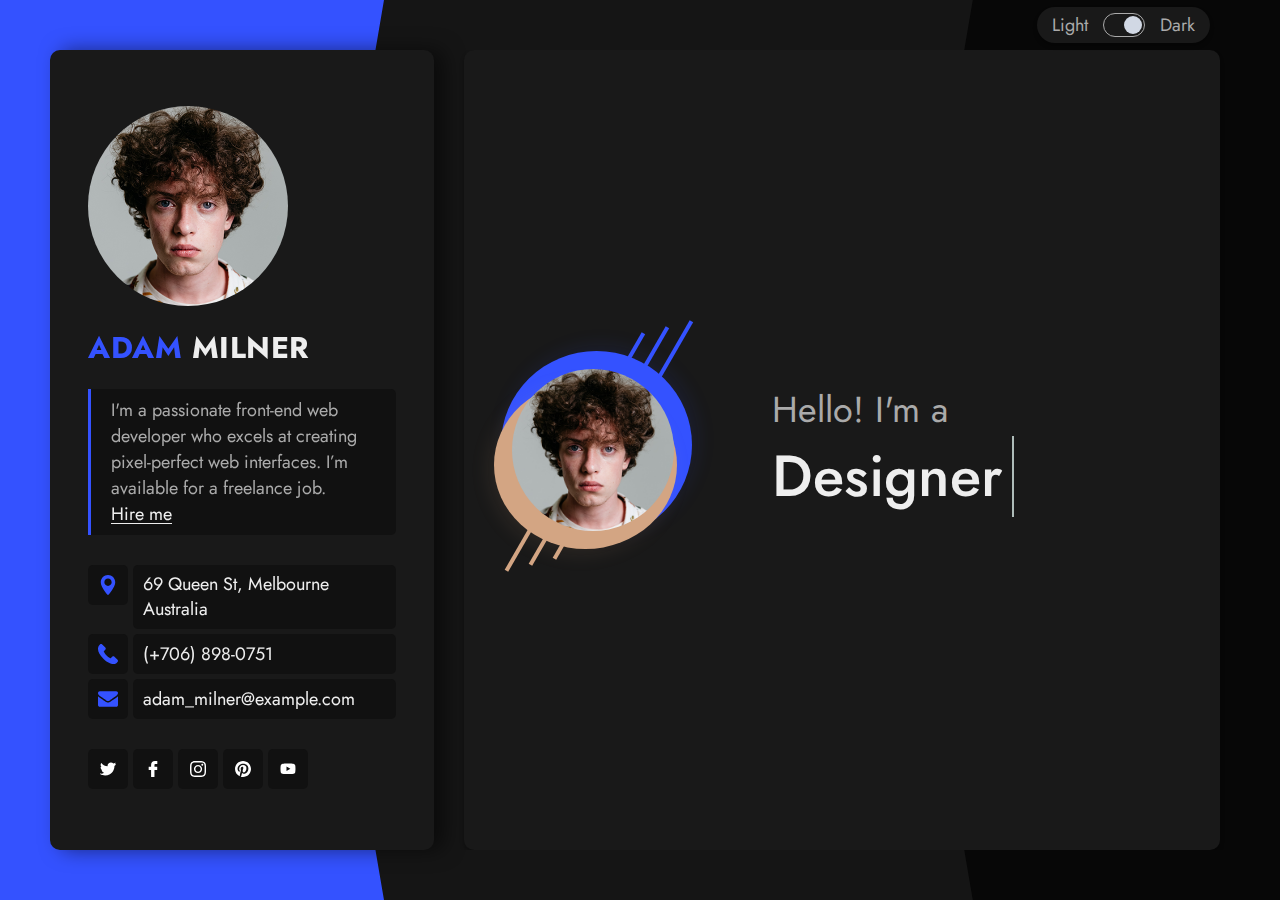
==== index.html @ 763cd888 "Push init" ====
<!DOCTYPE html>
<!--[if lt IE 7 ]><html class="ie ie6" lang="en"> <![endif]-->
<!--[if IE 7 ]><html class="ie ie7" lang="en"> <![endif]-->
<!--[if IE 8 ]><html class="ie ie8" lang="en"> <![endif]-->
<!--[if (gte IE 9)|!(IE)]><!--><html lang="en"> <!--<![endif]-->
  

<head>

<meta http-equiv="Content-Type" content="text/html; charset=utf-8" />

<meta name="description" content="Deebo">
<meta name="author" content="Frenify">

<meta name="viewport" content="width=device-width, initial-scale=1, maximum-scale=1">

<title>Huynh Vũ</title>

<!-- Google Fonts -->
<link rel="preconnect" href="https://fonts.googleapis.com/" />
<link rel="preconnect" href="https://fonts.gstatic.com/" crossorigin />
<link href="https://fonts.googleapis.com/css2?family=Jost:ital,wght@0,100;0,200;0,300;0,400;0,500;0,600;0,700;0,800;0,900;1,100;1,200;1,300;1,400;1,500;1,600;1,700;1,800;1,900&amp;display=swap" rel="stylesheet" />
<!-- /Google Fonts -->

<!-- Styles -->
<link type="text/css" rel="stylesheet" href="css/base7dd3.css?ver=4" />
<link type="text/css" rel="stylesheet" href="css/magnific7dd3.css?ver=4" />
<link type="text/css" rel="stylesheet" href="css/animated-headlines7dd3.css?ver=4" />
<link type="text/css" rel="stylesheet" href="css/style7dd3.css?ver=4" />
<!--[if lt IE 9]> <script type="text/javascript" src="js/modernizr.custom.js"></script> <![endif]-->
<!-- /Styles -->

</head>

<body>

<div class="deebo_fn_main">
			
			
	<!-- Light/Dark Switcher -->
	<div class="deebo_fn_switcher_wrap">
		<label>
			<span class="light">Light</span>
				<span class="checkbox_wrap">
					<input type="checkbox" id="skin_switcher" checked>
					<span class="slider round"></span>
				</span>
			<span class="dark">Dark</span>
		</label>
	</div>
	<!-- /Light/Dark Switcher -->
	
	
	<!-- Overlay -->
	<div class="right_bar_overlay"></div>
	<!--/ Overlay -->

	<!-- MODALBOX -->
	<div class="deebo_fn_modalbox">
		<a class="extra_closer" href="#"></a>
		<div class="box_inner">
			<a class="closer" href="#"><span></span></a>
			<div class="modal_content">

				<div class="modal_in">
					<!-- Content comes from JS -->
				</div>

				<div class="fn__nav" data-from="" data-index="">
					<a href="#" class="prev">
						<span class="text">Prev</span>
						<span class="arrow_wrapper"><span class="arrow"></span></span>
					</a>
					<a href="#" class="next">
						<span class="text">Next</span>
						<span class="arrow_wrapper"><span class="arrow"></span></span>
					</a>
				</div>
			</div>
		</div>
	</div>
	<!-- /MODALBOX --> 

	<!-- Overlay -->
	<div class="right_bar_overlay"></div>
	<!--/ Overlay -->

	<!-- MODALBOX -->
	<div class="deebo_fn_modalbox">
		<a class="extra_closer" href="#"></a>
		<div class="box_inner">
			<a class="closer" href="#"><span></span></a>
			<div class="modal_content">

				<div class="modal_in">
					<!-- Content comes from JS -->
				</div>

				<div class="fn__nav" data-from="" data-index="">
					<a href="#" class="prev">
						<span class="text">Prev</span>
						<span class="arrow_wrapper"><span class="arrow"></span></span>
					</a>
					<a href="#" class="next">
						<span class="text">Next</span>
						<span class="arrow_wrapper"><span class="arrow"></span></span>
					</a>
				</div>
			</div>
		</div>
	</div>
	<!-- /MODALBOX --> 

	<!-- Modal CV Card -->
	<div class="deebo_fn_cv">

		<!-- CV Inner -->
		<div class="deebo_fn__cv">

			<!-- CV Background -->
			<div class="cv__bg"></div>
			<div class="cv__bg2"></div>
			<!-- /CV Background -->

			<!-- CV Left Side -->
			<div class="cv__header">
				<div class="in">
					<div class="avatar">
						<img src="img/header/1.jpg" alt="">
					</div>
					<h3><span>Adam</span> Milner</h3>
					<p class="quote">I'm a passionate front-end web developer who excels at creating pixel-perfect web interfaces. I’m available for a freelance job. <a href="#contact" class="anchor">Hire me</a></p>
					<ul class="contact_info">
						<li>
							<span class="icon"><img src="svg/location.svg" alt="" class="fn__svg"></span>
							<p>69 Queen St, Melbourne Australia</p>
						</li>
						<li>
							<span class="icon"><img src="svg/call.svg" alt="" class="fn__svg"></span>
							<p>(+706) 898-0751</p>
						</li>
						<li>
							<span class="icon"><img src="svg/message.svg" alt="" class="fn__svg"></span>
							<p>adam_milner@example.com</p>
						</li>
					</ul>
					<ul class="social">
						<li>
							<a href="#" target="_blank" title="twitter.com">
								<img class="fn__svg" src="svg/twitter.svg" alt="twitter.com" />
							</a>
						</li>
						<li>
							<a href="#" target="_blank" title="facebook.com">
								<img class="fn__svg" src="svg/facebook-logo.svg" alt="facebook.com" />
							</a>
						</li>
						<li>
							<a href="#" target="_blank" title="instagram.com">
								<img class="fn__svg" src="svg/instagram.svg" alt="instagram.com" />
							</a>
						</li>
						<li>
							<a href="#" target="_blank" title="printerest.com">
								<img class="fn__svg" src="svg/pinterest.svg" alt="printerest.com" />
							</a>
						</li>
						<li>
							<a href="#" target="_blank" title="youtube.com">
								<img class="fn__svg" src="svg/youtube.svg" alt="youtube.com" />
							</a>
						</li>
					</ul>
				</div>
			</div>
			<!-- /CV Left Side -->

			<!-- /CV Content Side -->
			<div class="cv__content">
				
				<section id="hero-header" class="section_header">
					<div class="content">
						<div class="left_hero_header">
							<div class="circle">
								<div class="bg_img" data-bg-img="img/header/1.jpg"></div>
								<img src="img/thumb/square.jpg" alt="" />
								<div class="circle_holder_blue"><span></span></div>
								<div class="circle_holder_orange"><span></span></div>
								<div class="lines">
									<span></span>
									<span></span>
									<span></span>
								</div>
							</div>
						</div>
						<div class="right_hero_header">
							<div class="my_self">
								<h4>Hello! I'm a</h4>
								<h2>
									<!-- It is animation title. You can change animation variation by changing extra class to one of next classes: zoom, rotate-1, letters type, letters rotate-2, loading-bar, slide, clip, letters rotate-3, letters scale, push. cd-headline class can not be removed.  -->
									<span class="cd-headline clip">
										<span class="cd-words-wrapper">
										  <b class="is-visible">Designer</b>
										  <b>Developer</b>
										  <b>Freelancer</b>
										</span>
									</span>
								</h2>
							</div>
						</div>
					</div>
				</section>


				<!-- CV: Biography Section -->
				<section id="cv_biography">
					<div class="section_title">
						<h3>Biography</h3>
					</div>
					<p>I'm a Freelancer Front-end Developer with over 12 years of experience. I'm from San Francisco. I code and create web elements for amazing people around the world. I like work with new people. New people are new experiences.</p>
					<div class="fn_cs_info_items">
						<ul>
							<li><p>Name: <span>Adam Milner</span></p></li>
							<li><p>Birthday: <span>June 14, 1992</span></p></li>
							<li><p>Languages: <span>English, Italian, Arabic</span></p></li>
							<li><p>Age: <span>29 Years</span></p></li>
							<li><p>Nationality: <span>American</span></p></li>
							<li><p>Adress: <span>London, UK</span></p></li>
							<li><p>Telegram: <span>Available</span></p></li>
							<li><p>Phone: <span><a href="tel:+17785355344">(+1) 7785 355 344</a></span></p></li>
							<li><p>Skype: <span>Adam.M</span></p></li>
							<li><p>Email: <span><a href="mailto:flabteam@gmail.com">flabteam@gmail.com</a></span></p></li>
						</ul>
					</div>
				</section>
				<!-- /CV: Biography Section -->


				<!-- CV: Education Section -->
				<section id="cv_education">
					<div class="section_title">
						<h3>Education</h3>
					</div>
					<div class="fn_cs_boxed_list">
						<ul>
							<li>
								<div class="item">
									<div class="item_top">
										<h5>Frenify University</h5>
										<span>( 2014 — 2017 )</span>
									</div>
									<h3>Computer Science</h3>
									<p>Adipisicing Lorem ipsum dolor sit amet, consectetur elit, sed do eiusmod tempor incididunt ut labore et dolore magna aliqua. </p>
								</div>
							</li>
							<li>
								<div class="item">
									<div class="item_top">
										<h5>Edu University</h5>
										<span>( 2011 — 2014 )</span>
									</div>
									<h3>Master Degree</h3>
									<p>Adipisicing Lorem ipsum dolor sit amet, consectetur elit, sed do eiusmod tempor incididunt ut labore et dolore magna aliqua. </p>
								</div>
							</li>
							<li>
								<div class="item">
									<div class="item_top">
										<h5>Clolumbia College</h5>
										<span>( 2007 — 2011 )</span>
									</div>
									<h3>Bachelor Degree</h3>
									<p>Adipisicing Lorem ipsum dolor sit amet, consectetur elit, sed do eiusmod tempor incididunt ut labore et dolore magna aliqua. </p>
								</div>
							</li>
						</ul>
					</div>
				</section>
				<!-- /CV: Education Section -->


				<!-- CV: Experience Section -->
				<section id="cv_experience">
					<div class="section_title">
						<h3>Experience</h3>
					</div>
					<div class="fn_cs_boxed_list">
						<ul>
							<li>
								<div class="item">
									<div class="item_top">
										<h5>Frenify  LLC</h5>
										<span>( 2018 — Today )</span>
									</div>
									<h3>Sr. Front-end Engineer</h3>
									<p>Adipisicing Lorem ipsum dolor sit amet, consectetur elit, sed do eiusmod tempor incididunt ut labore et dolore magna aliqua. </p>
								</div>
							</li>
							<li>
								<div class="item">
									<div class="item_top">
										<h5>Google  LLC</h5>
										<span>( 2016 — 2018 )</span>
									</div>
									<h3>Front-end Developer</h3>
									<p>Adipisicing Lorem ipsum dolor sit amet, consectetur elit, sed do eiusmod tempor incididunt ut labore et dolore magna aliqua. </p>
								</div>
							</li>
							<li>
								<div class="item">
									<div class="item_top">
										<h5>Twitter  LLC</h5>
										<span>( 2016 — 2011 )</span>
									</div>
									<h3>Graphic Designer</h3>
									<p>Adipisicing Lorem ipsum dolor sit amet, consectetur elit, sed do eiusmod tempor incididunt ut labore et dolore magna aliqua. </p>
								</div>
							</li>
						</ul>
					</div>
				</section>
				<!-- /CV: Experience Section -->


				<!-- CV: Skills Section -->
				<section id="cv_skills">
					<div class="section_title">
						<h3>Professionality</h3>
					</div>
					<div class="fn_cs_progress_bar">
						<div class="progress_item" data-value="90">
							<div class="item_in">
								<h3 class="progress_title">Adobe Photoshop</h3>
								<span class="progress_percent"></span>
								<div class="progress_bg"></div>
							</div>
						</div>

						<div class="progress_item" data-value="95">
							<div class="item_in">
								<h3 class="progress_title">HTML5 &amp; CSS3</h3>
								<span class="progress_percent"></span>
								<div class="progress_bg"></div>
							</div>
						</div>

						<div class="progress_item" data-value="80">
							<div class="item_in">
								<h3 class="progress_title">WordPress</h3>
								<span class="progress_percent"></span>
								<div class="progress_bg"></div>
							</div>
						</div>

						<div class="progress_item" data-value="85">
							<div class="item_in">
								<h3 class="progress_title">Adobe Illustrator</h3>
								<span class="progress_percent"></span>
								<div class="progress_bg"></div>
							</div>
						</div>

					</div>
				</section>
				<!-- /CV: Skills Section -->


				<!-- CV: Services Section -->
				<section id="cv_services">
					<div class="section_title">
						<h3>Services</h3>
					</div>
					<p>I help ambitious businesses like yours generate more profits by building awareness, driving web traffic, connecting with customers and growing overall sales.</p>
					<div class="fn_cs_service_list">
						<ul>
							<li>
								<div class="item">
									<div class="item_left">
										<h3>Websites &amp; platforms</h3>
										<p>I build brands through cultural insights &amp; strategic vision. Custom crafted business solutions.</p>
									</div>
									<div class="item_right">
										<p>Starts from</p>
										<h3>$500</h3>
									</div>
								</div>
							</li>
							<li>
								<div class="item">
									<div class="item_left">
										<h3>Mobile applications</h3>
										<p>Custom marketing solutions. Get your business on the next level. We provide worldwide marketing.</p>
									</div>
									<div class="item_right">
										<p>Starts from</p>
										<h3>$450</h3>
									</div>
								</div>
							</li>
							<li>
								<div class="item">
									<div class="item_left">
										<h3>Strategy &amp; branding</h3>
										<p>Design direction for business. Get your business on the next level. We help to create great experiences.</p>
									</div>
									<div class="item_right">
										<p>Starts from</p>
										<h3>$500</h3>
									</div>
								</div>
							</li>
							<li>
								<div class="item">
									<div class="item_left">
										<h3>Design conspect</h3>
										<p>Design direction for business. Get your business on the next level. We help to create great experiences.</p>
									</div>
									<div class="item_right">
										<p>Starts from</p>
										<h3>$450</h3>
									</div>
								</div>
							</li>
						</ul>
					</div>
				</section>
				<!-- /CV: Services Section -->
				
				
				<!-- CV: Portfolio Section-->
				<section id="cv_portfolio">
					<div class="section_title">
						<h3>Portfolio</h3>
					</div>
					
					<!-- Portfolio Shortcode -->
					<div class="fn_cs_portfolio">
					
						<!-- Portfolio Filter -->
						<div class="portfolio_filter">
							<ul>
								<li><a href="#" class="current" data-filter="*">All</a></li>
								<li><a href="#" data-filter=".youtube">Youtube</a></li>
								<li><a href="#" data-filter=".vimeo">Vimeo</a></li>
								<li><a href="#" data-filter=".soundcloud">Soundcloud</a></li>
								<li><a href="#" data-filter=".popup">Popup</a></li>
							</ul>
						</div>
						<!-- /Portfolio Filter -->
						
						
						<!-- Portfolio List -->
						<div class="portfolio_list">
							<ul class="gallery_zoom grid">
								<li class="youtube grid-item">
									<div class="inner">
										<div class="entry">
											<a class="popup-youtube" href="https://www.youtube.com/watch?v=7e90gBu4pas">
												<img src="img/thumb/42-56.jpg" alt="" />
												<div class="main" data-bg-img="img/portfolio/1.jpg"></div>
												<div class="mobile_title">
													<h3>Mockup Shape</h3>
													<span>Youtube</span>
												</div>
											</a>
										</div>
									</div>
								</li>
								<li class="vimeo grid-item">
									<div class="inner">
										<div class="entry">
											<a class="popup-vimeo" href="https://vimeo.com/337293658">
												<img src="img/thumb/42-34.jpg" alt="" />
												<div class="main" data-bg-img="img/portfolio/2.jpg"></div>
												<div class="mobile_title">
													<h3>Ave Bottle</h3>
													<span>Vimeo</span>
												</div>
											</a>
										</div>
									</div>
								</li>
								<li class="soundcloud grid-item">
									<div class="inner">
										<div class="entry">
											<a class="soundcloude_link mfp-iframe audio" href="https://w.soundcloud.com/player/?url=https%3A//api.soundcloud.com/tracks/471954807&amp;color=%23ff5500&amp;auto_play=true&amp;hide_related=false&amp;show_comments=true&amp;show_user=true&amp;show_reposts=false&amp;show_teaser=true&amp;visual=true">
												<img src="img/thumb/42-56.jpg" alt="" />
												<div class="main" data-bg-img="img/portfolio/3.jpg"></div>
												<div class="mobile_title">
													<h3>Magic Art</h3>
													<span>Soundcloud</span>
												</div>
											</a>
										</div>
									</div>
								</li>
								<li class="popup grid-item">
									<div class="inner">
										<div class="entry">
											<a class="zoom" href="img/portfolio/5.jpg">
												<img src="img/thumb/42-56.jpg" alt="" />
												<div class="main" data-bg-img="img/portfolio/5.jpg"></div>
												<div class="mobile_title">
													<h3>Blue Lemon</h3>
													<span>Popup</span>
												</div>
											</a>
										</div>
									</div>
								</li>
								<li class="popup grid-item">
									<div class="inner">
										<div class="entry">
											<a class="zoom" href="img/portfolio/4.jpg">
												<img src="img/thumb/42-34.jpg" alt="" />
												<div class="main" data-bg-img="img/portfolio/4.jpg"></div>
												<div class="mobile_title">
													<h3>Art Stone</h3>
													<span>Popup</span>
												</div>
											</a>
										</div>
									</div>
								</li>
								<li class="popup grid-item">
									<div class="inner">
										<div class="entry">
											<a class="zoom" href="img/portfolio/6.jpg">
												<img src="img/thumb/42-34.jpg" alt="" />
												<div class="main" data-bg-img="img/portfolio/6.jpg"></div>
												<div class="mobile_title">
													<h3>Global Evolution</h3>
													<span>Popup</span>
												</div>
											</a>
										</div>
									</div>
								</li>
							</ul>
						</div>
						<!-- /Portfolio List -->
						
					</div>
					<!-- /Portfolio Shortcode -->
					
				</section>
				<!-- /CV: Portfolio Section-->

				<!-- CV: Testimonials -->
				<section id="cv_testimonials">
					<div class="section_title">
						<h3>References</h3>
					</div>
					<p>A testimonial is effectively a review or recommendation from a client, letting other people know how your products or services benefitted them. We respect each client and help everyone with all our might.</p>

					<div class="fn_cs_testimonials">
						<ul>
							<li>
								<div class="item">
									<div class="item_left">
										<p>One of the best. It works quite well for software development also. The design and ease of installation and customizing is exceptional. Many plaudits to the developers!</p>
									</div>
									<div class="item_right">
										<div class="t_ava">
											<div class="ava_in" data-bg-img="img/testimonials/1.jpg"></div>
										</div>
										<div class="t_name">
											<p>OldPhot</p>
										</div>
										<div class="t_rating" data-stars="5">
											<div class="rating_in">
												<div class="rating_active"><img src="svg/five-stars.svg" alt="" class="fn__svg"></div>
												<div class="rating_regular"><img src="svg/five-stars.svg" alt="" class="fn__svg"></div>
											</div>
										</div>
									</div>
								</div>
							</li>
							<li>
								<div class="item">
									<div class="item_left">
										<p>Very good design and code quality. The costumer support is excellent. They respond within minutes and solve problems on the fly. I sincerely recommend!</p>
									</div>
									<div class="item_right">
										<div class="t_ava">
											<div class="ava_in" data-bg-img="img/testimonials/2.jpg"></div>
										</div>
										<div class="t_name">
											<p>Wuoh</p>
										</div>
										<div class="t_rating" data-stars="5">
											<div class="rating_in">
												<div class="rating_active"><img src="svg/five-stars.svg" alt="" class="fn__svg"></div>
												<div class="rating_regular"><img src="svg/five-stars.svg" alt="" class="fn__svg"></div>
											</div>
										</div>
									</div>
								</div>
							</li>
							<li>
								<div class="item">
									<div class="item_left">
										<p>I Like the whole Theme, the design, customizability, features, etc. The support has been absolutely fantastic and friendly, helping me to solve any issue I was having.</p>
									</div>
									<div class="item_right">
										<div class="t_ava">
											<div class="ava_in" data-bg-img="img/testimonials/3.jpg"></div>
										</div>
										<div class="t_name">
											<p>Bartolo</p>
										</div>
										<div class="t_rating" data-stars="5">
											<div class="rating_in">
												<div class="rating_active"><img src="svg/five-stars.svg" alt="" class="fn__svg"></div>
												<div class="rating_regular"><img src="svg/five-stars.svg" alt="" class="fn__svg"></div>
											</div>
										</div>
									</div>
								</div>
							</li>
							<li>
								<div class="item">
									<div class="item_left">
										<p>The best theme in the world ;) Really love it. Support is amazing, and they always help me with my problems. To be honest - I have earlier other theme, but this is so good, that why I choose it</p>
									</div>
									<div class="item_right">
										<div class="t_ava">
											<div class="ava_in" data-bg-img="img/testimonials/4.jpg"></div>
										</div>
										<div class="t_name">
											<p>Przemeknorek</p>
										</div>
										<div class="t_rating" data-stars="5">
											<div class="rating_in">
												<div class="rating_active"><img src="svg/five-stars.svg" alt="" class="fn__svg"></div>
												<div class="rating_regular"><img src="svg/five-stars.svg" alt="" class="fn__svg"></div>
											</div>
										</div>
									</div>
								</div>
							</li>
						</ul>
					</div>


				</section>
				<!-- /CV: Testimonials -->
				
				
				<!-- CV: Clients Section -->
				<section id="clients" class="section_clients">
					<div class="section_title">
						<h3>Clients</h3>
					</div>
					<div class="clients_wrapper">
						<ul>
							<li>
								<a href="#">
									<img src="img/clients/1.png" alt="colorlib" />
								</a>
							</li>
							<li>
								<a href="#">
									<img src="img/clients/2.png" alt="envato" />
								</a>
							</li>
							<li>
								<a href="#">
									<img src="img/clients/3.png" alt="pingdom" />
								</a>
							</li>
							<li>
								<a href="#">
									<img src="img/clients/4.png" alt="magento" />
								</a>
							</li>
							<li>
								<a href="#">
									<img src="img/clients/5.png" alt="woocommerce" />
								</a>
							</li>
							<li>
								<a href="#">
									<img src="img/clients/6.png" alt="larevel" />
								</a>
							</li>
							<li>
								<a href="#">
									<img src="img/clients/7.png" alt="angular" />
								</a>
							</li>
							<li>
								<a href="#">
									<img src="img/clients/8.png" alt="google" /> 
								</a>
							</li>
						</ul>
					</div>
				</section>
				<!-- /CV: Clients Section -->
				
				
				<!-- CV: News Section -->
				<section id="tips" class="section_tips">
					<div class="section_title">
						<h3>Latest Articles</h3>
					</div>

					<div class="tips_content">
						<ul class="modal_items" data-from="blog" data-count="5">
							<li>
								<div class="item modal_item" data-index="1">
									<div class="item_left">
										<p>November 18, 2021</p>
										<h5><a href="#">Emotional Slider Animation in After Effects</a></h5>
										<a href="#" class="read_more">Read More</a>
										<div class="fn__hidden">
											<p class="fn__cat">November 18, 2021</p>
											<h3 class="fn__title">Emotional Slider Animation in After Effects</h3>
											<div class="img_holder">
												<img src="img/thumb/square.jpg" alt="">
												<div class="abs_img" data-bg-img="img/blog/1.jpg"></div>
											</div>
											<p class="fn__desc">Sed ornare tellus a odio bibendum, at tristique sapien malesuada. Proin sagittis maximus accumsan. Class aptent taciti sociosqu ad litora torquent per conubia nostra, per inceptos himenaeos. Lorem ipsum dolor sit amet, consectetur adipiscing elit. Quisque gravida quam sit amet elit varius tempor. Pellentesque purus eros, blandit eu mollis vel, commodo eget orci.</p>
											<p class="fn__desc">Quisque dui metus, eleifend at enim ac, imperdiet sagittis dolor. Vestibulum ipsum quam, feugiat non velit sit amet, pulvinar varius nisl. Mauris tristique, ipsum sit amet lacinia congue, mauris magna tempus nibh, in mollis eros enim a tortor. Morbi enim arcu, tristique vitae mi nec, hendrerit pharetra metus. Phasellus id feugiat purus. In vel elit eu lacus ultrices feugiat. Etiam at aliquet mi. Nunc sit amet libero sit amet lectus pellentesque sagittis. Curabitur blandit ante quis erat dapibus viverra.</p>
											<p class="fn__desc">Sed porttitor augue erat, vitae convallis odio viverra id. In nec finibus elit. Nullam ac sodales nunc, vel sagittis elit. Ut condimentum ex ipsum, eu ornare odio aliquam eu. Ut iaculis eros quam, eu bibendum tellus convallis quis. Donec sapien risus, consequat ut magna nec, interdum porta nisl. Vivamus pulvinar hendrerit finibus.</p>
										</div>
									</div>
									<div class="item_right">
										<div class="abs_img" data-bg-img="img/blog/1.jpg"></div>
									</div>
								</div>
							</li>
							<li>
								<div class="item modal_item" data-index="2">
									<div class="item_left">
										<p>September 15, 2021</p>
										<h5><a href="#">Principle Tutorial &amp; Onboarding Flow Animation</a></h5>
										<a href="#" class="read_more">Read More</a>
										<div class="fn__hidden">
											<p class="fn__cat">September 15, 2021</p>
											<h3 class="fn__title">Principle Tutorial &amp; Onboarding Flow Animation</h3>
											<div class="img_holder">
												<img src="img/thumb/square.jpg" alt="">
												<div class="abs_img" data-bg-img="img/blog/2.jpg"></div>
											</div>
											<p class="fn__desc">Sed ornare tellus a odio bibendum, at tristique sapien malesuada. Proin sagittis maximus accumsan. Class aptent taciti sociosqu ad litora torquent per conubia nostra, per inceptos himenaeos. Lorem ipsum dolor sit amet, consectetur adipiscing elit. Quisque gravida quam sit amet elit varius tempor. Pellentesque purus eros, blandit eu mollis vel, commodo eget orci.</p>
											<p class="fn__desc">Quisque dui metus, eleifend at enim ac, imperdiet sagittis dolor. Vestibulum ipsum quam, feugiat non velit sit amet, pulvinar varius nisl. Mauris tristique, ipsum sit amet lacinia congue, mauris magna tempus nibh, in mollis eros enim a tortor. Morbi enim arcu, tristique vitae mi nec, hendrerit pharetra metus. Phasellus id feugiat purus. In vel elit eu lacus ultrices feugiat. Etiam at aliquet mi. Nunc sit amet libero sit amet lectus pellentesque sagittis. Curabitur blandit ante quis erat dapibus viverra.</p>
											<p class="fn__desc">Sed porttitor augue erat, vitae convallis odio viverra id. In nec finibus elit. Nullam ac sodales nunc, vel sagittis elit. Ut condimentum ex ipsum, eu ornare odio aliquam eu. Ut iaculis eros quam, eu bibendum tellus convallis quis. Donec sapien risus, consequat ut magna nec, interdum porta nisl. Vivamus pulvinar hendrerit finibus.</p>
										</div>
									</div>
									<div class="item_right">
										<div class="abs_img" data-bg-img="img/blog/2.jpg"></div>
									</div>
								</div>
							</li>
							<li>
								<div class="item modal_item" data-index="3">
									<div class="item_left">
										<p>September 03, 2021</p>
										<h5><a href="#">Ordering Ballooon Bouquets UI Design and Animation</a></h5>
										<a href="#" class="read_more">Read More</a>
										<div class="fn__hidden">
											<p class="fn__cat">September 03, 2021</p>
											<h3 class="fn__title">Ordering Ballooon Bouquets UI Design and Animation</h3>
											<div class="img_holder">
												<img src="img/thumb/square.jpg" alt="">
												<div class="abs_img" data-bg-img="img/blog/3.jpg"></div>
											</div>
											<p class="fn__desc">Sed ornare tellus a odio bibendum, at tristique sapien malesuada. Proin sagittis maximus accumsan. Class aptent taciti sociosqu ad litora torquent per conubia nostra, per inceptos himenaeos. Lorem ipsum dolor sit amet, consectetur adipiscing elit. Quisque gravida quam sit amet elit varius tempor. Pellentesque purus eros, blandit eu mollis vel, commodo eget orci.</p>
											<p class="fn__desc">Quisque dui metus, eleifend at enim ac, imperdiet sagittis dolor. Vestibulum ipsum quam, feugiat non velit sit amet, pulvinar varius nisl. Mauris tristique, ipsum sit amet lacinia congue, mauris magna tempus nibh, in mollis eros enim a tortor. Morbi enim arcu, tristique vitae mi nec, hendrerit pharetra metus. Phasellus id feugiat purus. In vel elit eu lacus ultrices feugiat. Etiam at aliquet mi. Nunc sit amet libero sit amet lectus pellentesque sagittis. Curabitur blandit ante quis erat dapibus viverra.</p>
											<p class="fn__desc">Sed porttitor augue erat, vitae convallis odio viverra id. In nec finibus elit. Nullam ac sodales nunc, vel sagittis elit. Ut condimentum ex ipsum, eu ornare odio aliquam eu. Ut iaculis eros quam, eu bibendum tellus convallis quis. Donec sapien risus, consequat ut magna nec, interdum porta nisl. Vivamus pulvinar hendrerit finibus.</p>
										</div>
									</div>
									<div class="item_right">
										<div class="abs_img" data-bg-img="img/blog/3.jpg"></div>
									</div>
								</div>
							</li>
							<li class="be_animated">
								<div class="item modal_item" data-index="4">
									<div class="item_left">
										<p>August 20, 2021</p>
										<h5><a href="#">How to Prepare Your Design Portfolio</a></h5>
										<a href="#" class="read_more">Read More</a>
										<div class="fn__hidden">
											<p class="fn__cat">August 20, 2021</p>
											<h3 class="fn__title">How to Prepare Your Design Portfolio</h3>
											<div class="img_holder">
												<img src="img/thumb/square.jpg" alt="">
												<div class="abs_img" data-bg-img="img/blog/4.jpg"></div>
											</div>
											<p class="fn__desc">Sed ornare tellus a odio bibendum, at tristique sapien malesuada. Proin sagittis maximus accumsan. Class aptent taciti sociosqu ad litora torquent per conubia nostra, per inceptos himenaeos. Lorem ipsum dolor sit amet, consectetur adipiscing elit. Quisque gravida quam sit amet elit varius tempor. Pellentesque purus eros, blandit eu mollis vel, commodo eget orci.</p>
											<p class="fn__desc">Quisque dui metus, eleifend at enim ac, imperdiet sagittis dolor. Vestibulum ipsum quam, feugiat non velit sit amet, pulvinar varius nisl. Mauris tristique, ipsum sit amet lacinia congue, mauris magna tempus nibh, in mollis eros enim a tortor. Morbi enim arcu, tristique vitae mi nec, hendrerit pharetra metus. Phasellus id feugiat purus. In vel elit eu lacus ultrices feugiat. Etiam at aliquet mi. Nunc sit amet libero sit amet lectus pellentesque sagittis. Curabitur blandit ante quis erat dapibus viverra.</p>
											<p class="fn__desc">Sed porttitor augue erat, vitae convallis odio viverra id. In nec finibus elit. Nullam ac sodales nunc, vel sagittis elit. Ut condimentum ex ipsum, eu ornare odio aliquam eu. Ut iaculis eros quam, eu bibendum tellus convallis quis. Donec sapien risus, consequat ut magna nec, interdum porta nisl. Vivamus pulvinar hendrerit finibus.</p>
										</div>
									</div>
									<div class="item_right">
										<div class="abs_img" data-bg-img="img/blog/4.jpg"></div>
									</div>
								</div>
							</li>
							<li class="be_animated">
								<div class="item modal_item" data-index="5">
									<div class="item_left">
										<p>July 11, 2021</p>
										<h5><a href="#">Lottie Animation &amp; After Effects Tutorial</a></h5>
										<a href="#" class="read_more">Read More</a>
										<div class="fn__hidden">
											<p class="fn__cat">July 11, 2021</p>
											<h3 class="fn__title">Lottie Animation &amp; After Effects Tutorial</h3>
											<div class="img_holder">
												<img src="img/thumb/square.jpg" alt="">
												<div class="abs_img" data-bg-img="img/blog/5.jpg"></div>
											</div>
											<p class="fn__desc">Sed ornare tellus a odio bibendum, at tristique sapien malesuada. Proin sagittis maximus accumsan. Class aptent taciti sociosqu ad litora torquent per conubia nostra, per inceptos himenaeos. Lorem ipsum dolor sit amet, consectetur adipiscing elit. Quisque gravida quam sit amet elit varius tempor. Pellentesque purus eros, blandit eu mollis vel, commodo eget orci.</p>
											<p class="fn__desc">Quisque dui metus, eleifend at enim ac, imperdiet sagittis dolor. Vestibulum ipsum quam, feugiat non velit sit amet, pulvinar varius nisl. Mauris tristique, ipsum sit amet lacinia congue, mauris magna tempus nibh, in mollis eros enim a tortor. Morbi enim arcu, tristique vitae mi nec, hendrerit pharetra metus. Phasellus id feugiat purus. In vel elit eu lacus ultrices feugiat. Etiam at aliquet mi. Nunc sit amet libero sit amet lectus pellentesque sagittis. Curabitur blandit ante quis erat dapibus viverra.</p>
											<p class="fn__desc">Sed porttitor augue erat, vitae convallis odio viverra id. In nec finibus elit. Nullam ac sodales nunc, vel sagittis elit. Ut condimentum ex ipsum, eu ornare odio aliquam eu. Ut iaculis eros quam, eu bibendum tellus convallis quis. Donec sapien risus, consequat ut magna nec, interdum porta nisl. Vivamus pulvinar hendrerit finibus.</p>
										</div>
									</div>
									<div class="item_right">
										<div class="abs_img" data-bg-img="img/blog/5.jpg"></div>
									</div>
								</div>
							</li>
						</ul>
					</div>
					<div class="load_more">
						<a href="#" data-done="Done" data-no="No more articles found">
							<span class="text">Load More Articles</span>
							<span class="fn__pulse">
								<span></span>
								<span></span>
								<span></span>
							</span>
						</a>
					</div>
				</section>
				<!-- CV: News Section -->
				
				
				<section id="contact" class="section_contact">
					<div class="section_title">
						<h3>Contact Me</h3>
					</div>
					<form class="contact_form" action="https://frenify.net/" method="post" autocomplete="off" data-email="frenifyteam@gmail.com">

						<!--
							Don't remove below code in avoid to work contact form properly.
							You can chance dat-success value with your one. It will be used when user will try to contact via contact form and will get success message.
						-->
						<div class="success" data-success="Your message has been received, we will contact you soon."></div>
						<div class="empty_notice"><span>Please Fill Required Fields!</span></div>
						<!-- -->

						<div class="items_wrap">
							<div class="items">
								<div class="item half">
									<div class="input_wrapper">
										<input id="name" type="text" placeholder="Name *" />
									</div>
								</div>
								<div class="item half">
									<div class="input_wrapper">
										<input id="email" type="email" placeholder="Email *" />
									</div>
								</div>
								<div class="item">
									<div class="input_wrapper">
										<input id="phone" type="text" placeholder="Phone" />
									</div>
								</div>
								<div class="item">
									<div class="input_wrapper">
										<textarea id="message" placeholder="Message"></textarea>
									</div>
								</div>
								<div class="item">
									<a id="send_message" href="#">Send Message</a>
								</div>
							</div>
						</div>
					</form>
				</section>


			</div>
			<!-- /CV Content Side -->

		</div>
		<!-- CV Inner -->
	</div>
	<!-- /Modal CV Card -->

	

</div>

<!-- Scripts -->
<script type="text/javascript" src="js/jquery7dd3.js?ver=4"></script>
<script type="text/javascript" src="js/isotope.js"></script>
<script type="text/javascript" src="js/magnific.js"></script>
<script type="text/javascript" src="js/animated-headlines7dd3.js?ver=4"></script>
<script type="text/javascript" src="js/waypoints7dd3.js?ver=4"></script>
<!--[if lt IE 10]> <script type="text/javascript" src="js/ie8.js"></script> <![endif]-->
<script type="text/javascript" src="js/init7dd3.js?ver=4"></script>
<!-- /Scripts -->

</body>

<!-- Mirrored from frenify.net/envato/frenify/html/deeebo/2/index.html by HTTrack Website Copier/3.x [XR&CO'2014], Thu, 22 Dec 2022 08:02:32 GMT -->
</html>
---- css/base7dd3.css ----
/*
This file is made by Frenify
This css file includes all base styles and template's main color (in this tempalte main color is pink(#f00a77)). 
Template's main color styles located at the bottom of this file.
*/
html,body,div,span,applet,object,iframe,h1,h2,h3,h4,h5,h6,p,blockquote,pre,a,abbr,acronym,address,big,cite,code,del,dfn,em,font,ins,kbd,q,s,samp,small,strike,strong,sub,sup,tt,var,b,u,i,center,dl,dt,dd,ol,ul,li,fieldset,form,label,legend,table,caption,tbody,tfoot,thead,tr,th,td
	{
	background: transparent;
	border: 0;
	margin: 0;
	padding: 0;
	vertical-align: baseline;
	outline: none;
}

article, aside, details, figcaption, figure, footer, header, hgroup, nav, section {
    display: block;
}

blockquote {
	quotes: none;
}

blockquote:before,blockquote:after {
	content: '';
	content: none;
}
ul, ol{
	margin:30px;
	list-style-type: none;
}
ul li, ol li{
	margin-bottom:5px;
}
img{
	vertical-align:middle;
	max-width:100%;
}
iframe{
	max-width:100%;
}
del {
	text-decoration: line-through;
}
a, i{
	-webkit-transition: all .3s ease;
	   -moz-transition: all .3s ease;
	    -ms-transition: all .3s ease;
	     -o-transition: all .3s ease;
	        transition: all .3s ease;
	border:none;
}
a:hover{text-decoration:none;}

h1, h2, h3, h4, h5, h6{
	font-weight:700;
	color:#0b0a0c;
	margin-bottom:20px;
}
h1 { font-size: 45px; }
h2 { font-size: 36px; }
h3 { font-size: 30px; }
h4 { font-size: 24px; }
h5 { font-size: 20px; }
h6 { font-size: 16px; }

table{
	width:100%;
	max-width:100%;
	text-align:left;
	border-collapse: collapse;
	border-spacing: 0px;
	margin-bottom:15px;
	color:#999;
	border:1px solid #eee;
}
table tr{
	border:1px solid #eee;
}
table th{
	vertical-align:top;
	color:#333;
	background:none;
	font-size:16px;
	font-weight:normal;
	padding:15px 10px;
	border:1px solid #eee;
}
table td{
	vertical-align:top;
	padding:10px;
	border:1px solid #eee;
}

code, pre {
	padding: 10px;
	padding-bottom: 0;
	border-left: 3px solid #6FBF71;
	border-bottom: 1px solid transparent;
	background: #f7f7f7;
	overflow-x:scroll;
}

pre{
	display: block;	
	word-break: break-all;
	word-wrap: break-word;
}
pre code { white-space: pre-wrap; }

p{
	letter-spacing:1px;
}


.space10{width:100%; float:left; clear:both; margin-bottom:10px;}
.space20{width:100%; float:left; clear:both; margin-bottom:20px;}
.space30{width:100%; float:left; clear:both; margin-bottom:30px;}
.space40{width:100%; float:left; clear:both; margin-bottom:40px;}
.space50{width:100%; float:left; clear:both; margin-bottom:50px;}
.space60{width:100%; float:left; clear:both; margin-bottom:60px;}
.space70{width:100%; float:left; clear:both; margin-bottom:70px;}
.space80{width:100%; float:left; clear:both; margin-bottom:80px;}
.space90{width:100%; float:left; clear:both; margin-bottom:90px;}
.space100{width:100%; float:left; clear:both; margin-bottom:100px;}
.space200{width:100%; float:left; clear:both; margin-bottom:200px;}
.space300{width:100%; float:left; clear:both; margin-bottom:300px;}
.space400{width:100%; float:left; clear:both; margin-bottom:400px;}
.space500{width:100%; float:left; clear:both; margin-bottom:500px;}
.space1000{width:100%; float:left; clear:both; margin-bottom:1000px;}


/*------------------------------------------------------------------*/ 
/*	x) FORM ELEMENTS
/*------------------------------------------------------------------*/
textarea{
	border-radius:0;
	font-size:13px;
	color:#333;
	resize:vertical;
	font-family:'Raleway', Arial, Helvetica, sans-serif;
	
	-webkit-box-sizing: border-box; /* Safari/Chrome, other WebKit */
	-moz-box-sizing: border-box;    /* Firefox, other Gecko */
	-ms-box-sizing: border-box;     /* IE 10 + */
	box-sizing: border-box;         /* Opera/IE 8+ */
	
	line-height:1.4;
	padding:10px!important;
	width:100%;
	border:1px solid #eee;
	
	-webkit-transition: all .3s ease;
	   -moz-transition: all .3s ease;
	    -ms-transition: all .3s ease;
	     -o-transition: all .3s ease;
	        transition: all .3s ease;
}
input[type="text"],
input[type="password"],
input[type="datetime"],
input[type="datetime-local"],
input[type="date"],
input[type="month"],
input[type="time"],
input[type="week"],
input[type="number"],
input[type="email"],
input[type="url"],
input[type="search"],
input[type="tel"],
input[type="color"],
.uneditable-input {
	border-radius:0;
	font-size:13px;
	min-width:220px;
	color:#333;
	letter-spacing:0.5px;
	
	-webkit-box-sizing: border-box; /* Safari/Chrome, other WebKit */
	-moz-box-sizing: border-box;    /* Firefox, other Gecko */
	-ms-box-sizing: border-box;     /* IE 10 + */
	box-sizing: border-box;         /* Opera/IE 8+ */
	
	font-family:'Raleway', Arial, Helvetica, sans-serif;
	
	line-height:1.6;
	padding:10px!important;
	height:44px;
	vertical-align:middle;
	border:1px solid #eee;
	
	-webkit-transition: all .3s ease;
	   -moz-transition: all .3s ease;
	    -ms-transition: all .3s ease;
	     -o-transition: all .3s ease;
	        transition: all .3s ease;
	
}

textarea:focus,
input[type="text"]:focus,
input[type="password"]:focus,
input[type="datetime"]:focus,
input[type="datetime-local"]:focus,
input[type="date"]:focus,
input[type="month"]:focus,
input[type="time"]:focus,
input[type="week"]:focus,
input[type="number"]:focus,
input[type="email"]:focus,
input[type="url"]:focus,
input[type="search"]:focus,
input[type="tel"]:focus,
input[type="color"]:focus,
.uneditable-input:focus {
	border-color:#ccc;
	background:#eee;
}


input[type="submit"]{
	padding: 13px 15px;
	height: 40px;
	line-height: 1;
	text-transform: uppercase;
	font-size: 13px;
	font-weight: 600;
	text-decoration: none;
	letter-spacing: 0.5px;
	border:none;
	cursor:pointer;
	color: #FFF;
	background:#777;
	
	-webkit-transition: all .3s ease;
	   -moz-transition: all .3s ease;
	    -ms-transition: all .3s ease;
	     -o-transition: all .3s ease;
	        transition: all .3s ease;
}
input[type="submit"]:hover{
	background:#444;
}
select{
	padding:8px;
	border:2px solid #eee;
}
input[type="button"]{
	cursor:pointer;
	-webkit-transition: all .3s ease;
	   -moz-transition: all .3s ease;
	    -ms-transition: all .3s ease;
	     -o-transition: all .3s ease;
	        transition: all .3s ease;
}
---- css/magnific7dd3.css ----
/*------------------------------------------------------------------*/ 
/*	MAGNIFIC POPUP
/*------------------------------------------------------------------*/

.mfp-bg,.mfp-wrap{position:fixed;left:0;top:0}.mfp-bg,.mfp-container,.mfp-wrap{height:100%;width:100%}.mfp-arrow:after,.mfp-arrow:before,.mfp-container:before,.mfp-figure:after{content:''}.mfp-bg{z-index:1042;overflow:hidden;background:#0b0b0b;opacity:.8}.mfp-wrap{z-index:1043;outline:0!important;-webkit-backface-visibility:hidden}.mfp-container{text-align:center;position:absolute;left:0;top:0;padding:0 8px;box-sizing:border-box}.mfp-container:before{display:inline-block;height:100%;vertical-align:middle}.mfp-align-top .mfp-container:before{display:none}.mfp-content{position:relative;display:inline-block;vertical-align:middle;margin:0 auto;text-align:left;z-index:1045}.mfp-ajax-holder .mfp-content,.mfp-inline-holder .mfp-content{width:100%;cursor:auto}.mfp-ajax-cur{cursor:progress}.mfp-zoom-out-cur,.mfp-zoom-out-cur .mfp-image-holder .mfp-close{cursor:-moz-zoom-out;cursor:-webkit-zoom-out;cursor:zoom-out}.mfp-zoom{cursor:pointer;cursor:-webkit-zoom-in;cursor:-moz-zoom-in;cursor:zoom-in}.mfp-auto-cursor .mfp-content{cursor:auto}.mfp-arrow,.mfp-close,.mfp-counter,.mfp-preloader{-webkit-user-select:none;-moz-user-select:none;user-select:none}.mfp-loading.mfp-figure{display:none}.mfp-hide{display:none!important}.mfp-preloader{color:#CCC;position:absolute;top:50%;width:auto;text-align:center;margin-top:-.8em;left:8px;right:8px;z-index:1044}.mfp-preloader a{color:#CCC}.mfp-close,.mfp-preloader a:hover{color:#FFF}.mfp-s-error .mfp-content,.mfp-s-ready .mfp-preloader{display:none}button.mfp-arrow,button.mfp-close{overflow:visible;cursor:pointer;background:0 0;border:0;-webkit-appearance:none;display:block;outline:0;padding:0;z-index:1046;box-shadow:none;touch-action:manipulation}.mfp-figure:after,.mfp-iframe-scaler iframe{box-shadow:0 0 8px rgba(0,0,0,.6);position:absolute;left:0}button::-moz-focus-inner{padding:0;border:0}.mfp-close{width:44px;height:44px;line-height:44px;position:absolute;right:0;top:0;text-decoration:none;text-align:center;opacity:.65;padding:0 0 18px 10px;font-style:normal;font-size:28px;font-family:Arial,Baskerville,monospace}.mfp-close:focus,.mfp-close:hover{opacity:1}.mfp-close:active{top:1px}.mfp-close-btn-in .mfp-close{color:#333}.mfp-iframe-holder .mfp-close,.mfp-image-holder .mfp-close{color:#FFF;right:-6px;text-align:right;padding-right:6px;width:100%}.mfp-counter{position:absolute;top:0;right:0;color:#CCC;font-size:12px;line-height:18px;white-space:nowrap}.mfp-figure,img.mfp-img{line-height:0}.mfp-arrow{position:absolute;opacity:.65;margin:-55px 0 0;top:50%;padding:0;width:90px;height:110px;-webkit-tap-highlight-color:transparent}.mfp-arrow:active{margin-top:-54px}.mfp-arrow:focus,.mfp-arrow:hover{opacity:1}.mfp-arrow:after,.mfp-arrow:before{display:block;width:0;height:0;position:absolute;left:0;top:0;margin-top:35px;margin-left:35px;border:inset transparent}.mfp-arrow:after{border-top-width:13px;border-bottom-width:13px;top:8px}.mfp-arrow:before{border-top-width:21px;border-bottom-width:21px;opacity:.7}.mfp-arrow-left{left:0}.mfp-arrow-left:after{border-right:17px solid #FFF;margin-left:31px}.mfp-arrow-left:before{margin-left:25px;border-right:27px solid #3F3F3F}.mfp-arrow-right{right:0}.mfp-arrow-right:after{border-left:17px solid #FFF;margin-left:39px}.mfp-arrow-right:before{border-left:27px solid #3F3F3F}.mfp-iframe-holder{padding-top:40px;padding-bottom:40px}.mfp-iframe-holder .mfp-content{line-height:0;width:100%;max-width:900px}.mfp-image-holder .mfp-content,img.mfp-img{max-width:100%}.mfp-iframe-holder .mfp-close{top:-40px}.mfp-iframe-scaler{width:100%;height:0;overflow:hidden;padding-top:56.25%}.mfp-iframe-scaler iframe{display:block;top:0;width:100%;height:100%;background:#000}.mfp-figure:after,img.mfp-img{width:auto;height:auto;display:block}img.mfp-img{box-sizing:border-box;padding:40px 0;margin:0 auto}.mfp-figure:after{top:40px;bottom:40px;right:0;z-index:-1;background:#444}.mfp-figure small{color:#BDBDBD;display:block;font-size:12px;line-height:14px}.mfp-figure figure{margin:0}.mfp-bottom-bar{margin-top:-36px;position:absolute;top:100%;left:0;width:100%;cursor:auto}.mfp-title{text-align:left;line-height:18px;color:#F3F3F3;word-wrap:break-word;padding-right:36px}.mfp-gallery .mfp-image-holder .mfp-figure{cursor:pointer}@media screen and (max-width:800px) and (orientation:landscape),screen and (max-height:300px){.mfp-img-mobile .mfp-image-holder{padding-left:0;padding-right:0}.mfp-img-mobile img.mfp-img{padding:0}.mfp-img-mobile .mfp-figure:after{top:0;bottom:0}.mfp-img-mobile .mfp-figure small{display:inline;margin-left:5px}.mfp-img-mobile .mfp-bottom-bar{background:rgba(0,0,0,.6);bottom:0;margin:0;top:auto;padding:3px 5px;position:fixed;box-sizing:border-box}.mfp-img-mobile .mfp-bottom-bar:empty{padding:0}.mfp-img-mobile .mfp-counter{right:5px;top:3px}.mfp-img-mobile .mfp-close{top:0;right:0;width:35px;height:35px;line-height:35px;background:rgba(0,0,0,.6);position:fixed;text-align:center;padding:0}}@media all and (max-width:900px){.mfp-arrow{-webkit-transform:scale(.75);transform:scale(.75)}.mfp-arrow-left{-webkit-transform-origin:0;transform-origin:0}.mfp-arrow-right{-webkit-transform-origin:100%;transform-origin:100%}.mfp-container{padding-left:6px;padding-right:6px}}
---- css/animated-headlines7dd3.css ----
.cd-title{position:relative;height:160px;line-height:230px;text-align:center}.cd-title h1{font-size:2.4rem;font-weight:700}@media only screen and (min-width:768px){.cd-title{line-height:250px}}@media only screen and (min-width:1170px){.cd-title{height:200px;line-height:300px}.cd-title h1{font-size:3rem}}.cd-intro{width:90%;max-width:768px;text-align:center}.cd-intro{margin:4em auto}@media only screen and (min-width:768px){.cd-intro{margin:5em auto}}@media only screen and (min-width:1170px){.cd-intro{margin:6em auto}}.cd-words-wrapper{display:inline-block;position:relative;text-align:left}.cd-words-wrapper b{display:inline-block;position:absolute;white-space:nowrap;left:0;top:0}.cd-words-wrapper b.is-visible{position:relative}.no-js .cd-words-wrapper b{opacity:0}.no-js .cd-words-wrapper b.is-visible{opacity:1}.cd-headline.rotate-1 .cd-words-wrapper{-webkit-perspective:300px;-moz-perspective:300px;perspective:300px}.cd-headline.rotate-1 b{opacity:0;-webkit-transform-origin:50% 100%;-moz-transform-origin:50% 100%;-ms-transform-origin:50% 100%;-o-transform-origin:50% 100%;transform-origin:50% 100%;-webkit-transform:rotateX(180deg);-moz-transform:rotateX(180deg);-ms-transform:rotateX(180deg);-o-transform:rotateX(180deg);transform:rotateX(180deg)}.cd-headline.rotate-1 b.is-visible{opacity:1;-webkit-transform:rotateX(0);-moz-transform:rotateX(0);-ms-transform:rotateX(0);-o-transform:rotateX(0);transform:rotateX(0);-webkit-animation:cd-rotate-1-in 1.2s;-moz-animation:cd-rotate-1-in 1.2s;animation:cd-rotate-1-in 1.2s}.cd-headline.rotate-1 b.is-hidden{-webkit-transform:rotateX(180deg);-moz-transform:rotateX(180deg);-ms-transform:rotateX(180deg);-o-transform:rotateX(180deg);transform:rotateX(180deg);-webkit-animation:cd-rotate-1-out 1.2s;-moz-animation:cd-rotate-1-out 1.2s;animation:cd-rotate-1-out 1.2s}@-webkit-keyframes cd-rotate-1-in{0%{-webkit-transform:rotateX(180deg);opacity:0}35%{-webkit-transform:rotateX(120deg);opacity:0}65%{opacity:0}100%{-webkit-transform:rotateX(360deg);opacity:1}}@-moz-keyframes cd-rotate-1-in{0%{-moz-transform:rotateX(180deg);opacity:0}35%{-moz-transform:rotateX(120deg);opacity:0}65%{opacity:0}100%{-moz-transform:rotateX(360deg);opacity:1}}@keyframes cd-rotate-1-in{0%{-webkit-transform:rotateX(180deg);-moz-transform:rotateX(180deg);-ms-transform:rotateX(180deg);-o-transform:rotateX(180deg);transform:rotateX(180deg);opacity:0}35%{-webkit-transform:rotateX(120deg);-moz-transform:rotateX(120deg);-ms-transform:rotateX(120deg);-o-transform:rotateX(120deg);transform:rotateX(120deg);opacity:0}65%{opacity:0}100%{-webkit-transform:rotateX(360deg);-moz-transform:rotateX(360deg);-ms-transform:rotateX(360deg);-o-transform:rotateX(360deg);transform:rotateX(360deg);opacity:1}}@-webkit-keyframes cd-rotate-1-out{0%{-webkit-transform:rotateX(0);opacity:1}35%{-webkit-transform:rotateX(-40deg);opacity:1}65%{opacity:0}100%{-webkit-transform:rotateX(180deg);opacity:0}}@-moz-keyframes cd-rotate-1-out{0%{-moz-transform:rotateX(0);opacity:1}35%{-moz-transform:rotateX(-40deg);opacity:1}65%{opacity:0}100%{-moz-transform:rotateX(180deg);opacity:0}}@keyframes cd-rotate-1-out{0%{-webkit-transform:rotateX(0);-moz-transform:rotateX(0);-ms-transform:rotateX(0);-o-transform:rotateX(0);transform:rotateX(0);opacity:1}35%{-webkit-transform:rotateX(-40deg);-moz-transform:rotateX(-40deg);-ms-transform:rotateX(-40deg);-o-transform:rotateX(-40deg);transform:rotateX(-40deg);opacity:1}65%{opacity:0}100%{-webkit-transform:rotateX(180deg);-moz-transform:rotateX(180deg);-ms-transform:rotateX(180deg);-o-transform:rotateX(180deg);transform:rotateX(180deg);opacity:0}}.cd-headline.type .cd-words-wrapper{vertical-align:top;overflow:hidden}.cd-headline.type .cd-words-wrapper::after{content:'';position:absolute;right:0;top:50%;bottom:auto;-webkit-transform:translateY(-50%);-moz-transform:translateY(-50%);-ms-transform:translateY(-50%);-o-transform:translateY(-50%);transform:translateY(-50%);height:90%;width:1px;background-color:#aebcb9}.cd-headline.type .cd-words-wrapper.waiting::after{-webkit-animation:cd-pulse 1s infinite;-moz-animation:cd-pulse 1s infinite;animation:cd-pulse 1s infinite}.cd-headline.type .cd-words-wrapper.selected{background-color:#aebcb9}.cd-headline.type .cd-words-wrapper.selected::after{visibility:hidden}.cd-headline.type .cd-words-wrapper.selected b{color:#0d0d0d}.cd-headline.type b{visibility:hidden}.cd-headline.type b.is-visible{visibility:visible}.cd-headline.type i{position:absolute;visibility:hidden}.cd-headline.type i.in{position:relative;visibility:visible}@-webkit-keyframes cd-pulse{0%{-webkit-transform:translateY(-50%) scale(1);opacity:1}40%{-webkit-transform:translateY(-50%) scale(.9);opacity:0}100%{-webkit-transform:translateY(-50%) scale(0);opacity:0}}@-moz-keyframes cd-pulse{0%{-moz-transform:translateY(-50%) scale(1);opacity:1}40%{-moz-transform:translateY(-50%) scale(.9);opacity:0}100%{-moz-transform:translateY(-50%) scale(0);opacity:0}}@keyframes cd-pulse{0%{-webkit-transform:translateY(-50%) scale(1);-moz-transform:translateY(-50%) scale(1);-ms-transform:translateY(-50%) scale(1);-o-transform:translateY(-50%) scale(1);transform:translateY(-50%) scale(1);opacity:1}40%{-webkit-transform:translateY(-50%) scale(.9);-moz-transform:translateY(-50%) scale(.9);-ms-transform:translateY(-50%) scale(.9);-o-transform:translateY(-50%) scale(.9);transform:translateY(-50%) scale(.9);opacity:0}100%{-webkit-transform:translateY(-50%) scale(0);-moz-transform:translateY(-50%) scale(0);-ms-transform:translateY(-50%) scale(0);-o-transform:translateY(-50%) scale(0);transform:translateY(-50%) scale(0);opacity:0}}.cd-headline.rotate-2 .cd-words-wrapper{-webkit-perspective:300px;-moz-perspective:300px;perspective:300px}.cd-headline.rotate-2 em,.cd-headline.rotate-2 i{display:inline-block;-webkit-backface-visibility:hidden;backface-visibility:hidden}.cd-headline.rotate-2 b{opacity:0}.cd-headline.rotate-2 i{-webkit-transform-style:preserve-3d;-moz-transform-style:preserve-3d;-ms-transform-style:preserve-3d;-o-transform-style:preserve-3d;transform-style:preserve-3d;-webkit-transform:translateZ(-20px) rotateX(90deg);-moz-transform:translateZ(-20px) rotateX(90deg);-ms-transform:translateZ(-20px) rotateX(90deg);-o-transform:translateZ(-20px) rotateX(90deg);transform:translateZ(-20px) rotateX(90deg);opacity:0}.is-visible .cd-headline.rotate-2 i{opacity:1}.cd-headline.rotate-2 i.in{-webkit-animation:cd-rotate-2-in .4s forwards;-moz-animation:cd-rotate-2-in .4s forwards;animation:cd-rotate-2-in .4s forwards}.cd-headline.rotate-2 i.out{-webkit-animation:cd-rotate-2-out .4s forwards;-moz-animation:cd-rotate-2-out .4s forwards;animation:cd-rotate-2-out .4s forwards}.cd-headline.rotate-2 em{-webkit-transform:translateZ(20px);-moz-transform:translateZ(20px);-ms-transform:translateZ(20px);-o-transform:translateZ(20px);transform:translateZ(20px)}.no-csstransitions .cd-headline.rotate-2 i{-webkit-transform:rotateX(0);-moz-transform:rotateX(0);-ms-transform:rotateX(0);-o-transform:rotateX(0);transform:rotateX(0);opacity:0}.no-csstransitions .cd-headline.rotate-2 i em{-webkit-transform:scale(1);-moz-transform:scale(1);-ms-transform:scale(1);-o-transform:scale(1);transform:scale(1)}.no-csstransitions .cd-headline.rotate-2 .is-visible i{opacity:1}@-webkit-keyframes cd-rotate-2-in{0%{opacity:0;-webkit-transform:translateZ(-20px) rotateX(90deg)}60%{opacity:1;-webkit-transform:translateZ(-20px) rotateX(-10deg)}100%{opacity:1;-webkit-transform:translateZ(-20px) rotateX(0)}}@-moz-keyframes cd-rotate-2-in{0%{opacity:0;-moz-transform:translateZ(-20px) rotateX(90deg)}60%{opacity:1;-moz-transform:translateZ(-20px) rotateX(-10deg)}100%{opacity:1;-moz-transform:translateZ(-20px) rotateX(0)}}@keyframes cd-rotate-2-in{0%{opacity:0;-webkit-transform:translateZ(-20px) rotateX(90deg);-moz-transform:translateZ(-20px) rotateX(90deg);-ms-transform:translateZ(-20px) rotateX(90deg);-o-transform:translateZ(-20px) rotateX(90deg);transform:translateZ(-20px) rotateX(90deg)}60%{opacity:1;-webkit-transform:translateZ(-20px) rotateX(-10deg);-moz-transform:translateZ(-20px) rotateX(-10deg);-ms-transform:translateZ(-20px) rotateX(-10deg);-o-transform:translateZ(-20px) rotateX(-10deg);transform:translateZ(-20px) rotateX(-10deg)}100%{opacity:1;-webkit-transform:translateZ(-20px) rotateX(0);-moz-transform:translateZ(-20px) rotateX(0);-ms-transform:translateZ(-20px) rotateX(0);-o-transform:translateZ(-20px) rotateX(0);transform:translateZ(-20px) rotateX(0)}}@-webkit-keyframes cd-rotate-2-out{0%{opacity:1;-webkit-transform:translateZ(-20px) rotateX(0)}60%{opacity:0;-webkit-transform:translateZ(-20px) rotateX(-100deg)}100%{opacity:0;-webkit-transform:translateZ(-20px) rotateX(-90deg)}}@-moz-keyframes cd-rotate-2-out{0%{opacity:1;-moz-transform:translateZ(-20px) rotateX(0)}60%{opacity:0;-moz-transform:translateZ(-20px) rotateX(-100deg)}100%{opacity:0;-moz-transform:translateZ(-20px) rotateX(-90deg)}}@keyframes cd-rotate-2-out{0%{opacity:1;-webkit-transform:translateZ(-20px) rotateX(0);-moz-transform:translateZ(-20px) rotateX(0);-ms-transform:translateZ(-20px) rotateX(0);-o-transform:translateZ(-20px) rotateX(0);transform:translateZ(-20px) rotateX(0)}60%{opacity:0;-webkit-transform:translateZ(-20px) rotateX(-100deg);-moz-transform:translateZ(-20px) rotateX(-100deg);-ms-transform:translateZ(-20px) rotateX(-100deg);-o-transform:translateZ(-20px) rotateX(-100deg);transform:translateZ(-20px) rotateX(-100deg)}100%{opacity:0;-webkit-transform:translateZ(-20px) rotateX(-90deg);-moz-transform:translateZ(-20px) rotateX(-90deg);-ms-transform:translateZ(-20px) rotateX(-90deg);-o-transform:translateZ(-20px) rotateX(-90deg);transform:translateZ(-20px) rotateX(-90deg)}}.cd-headline.loading-bar span{display:inline-block;padding:.2em 0}.cd-headline.loading-bar .cd-words-wrapper{overflow:hidden;vertical-align:top}.cd-headline.loading-bar .cd-words-wrapper::after{content:'';position:absolute;left:0;bottom:0;height:3px;width:0;background:#0096a7;z-index:2;-webkit-transition:width .3s -.1s;-moz-transition:width .3s -.1s;transition:width .3s -.1s}.cd-headline.loading-bar .cd-words-wrapper.is-loading::after{width:100%;-webkit-transition:width 3s;-moz-transition:width 3s;transition:width 3s}.cd-headline.loading-bar b{top:.2em;opacity:0;-webkit-transition:opacity .3s;-moz-transition:opacity .3s;transition:opacity .3s}.cd-headline.loading-bar b.is-visible{opacity:1;top:0}.cd-headline.slide span{display:inline-block;padding:.2em 0}.cd-headline.slide .cd-words-wrapper{overflow:hidden;vertical-align:top}.cd-headline.slide b{opacity:0;top:.2em}.cd-headline.slide b.is-visible{top:0;opacity:1;-webkit-animation:slide-in .6s;-moz-animation:slide-in .6s;animation:slide-in .6s}.cd-headline.slide b.is-hidden{-webkit-animation:slide-out .6s;-moz-animation:slide-out .6s;animation:slide-out .6s}@-webkit-keyframes slide-in{0%{opacity:0;-webkit-transform:translateY(-100%)}60%{opacity:1;-webkit-transform:translateY(20%)}100%{opacity:1;-webkit-transform:translateY(0)}}@-moz-keyframes slide-in{0%{opacity:0;-moz-transform:translateY(-100%)}60%{opacity:1;-moz-transform:translateY(20%)}100%{opacity:1;-moz-transform:translateY(0)}}@keyframes slide-in{0%{opacity:0;-webkit-transform:translateY(-100%);-moz-transform:translateY(-100%);-ms-transform:translateY(-100%);-o-transform:translateY(-100%);transform:translateY(-100%)}60%{opacity:1;-webkit-transform:translateY(20%);-moz-transform:translateY(20%);-ms-transform:translateY(20%);-o-transform:translateY(20%);transform:translateY(20%)}100%{opacity:1;-webkit-transform:translateY(0);-moz-transform:translateY(0);-ms-transform:translateY(0);-o-transform:translateY(0);transform:translateY(0)}}@-webkit-keyframes slide-out{0%{opacity:1;-webkit-transform:translateY(0)}60%{opacity:0;-webkit-transform:translateY(120%)}100%{opacity:0;-webkit-transform:translateY(100%)}}@-moz-keyframes slide-out{0%{opacity:1;-moz-transform:translateY(0)}60%{opacity:0;-moz-transform:translateY(120%)}100%{opacity:0;-moz-transform:translateY(100%)}}@keyframes slide-out{0%{opacity:1;-webkit-transform:translateY(0);-moz-transform:translateY(0);-ms-transform:translateY(0);-o-transform:translateY(0);transform:translateY(0)}60%{opacity:0;-webkit-transform:translateY(120%);-moz-transform:translateY(120%);-ms-transform:translateY(120%);-o-transform:translateY(120%);transform:translateY(120%)}100%{opacity:0;-webkit-transform:translateY(100%);-moz-transform:translateY(100%);-ms-transform:translateY(100%);-o-transform:translateY(100%);transform:translateY(100%)}}.cd-headline.clip span{display:inline-block;padding:.2em 0}.cd-headline.clip .cd-words-wrapper{overflow:hidden;vertical-align:top}.cd-headline.clip .cd-words-wrapper::after{content:'';position:absolute;top:0;right:0;width:2px;height:100%;background-color:#aebcb9}.cd-headline.clip b{opacity:0}.cd-headline.clip b.is-visible{opacity:1}.cd-headline.zoom .cd-words-wrapper{-webkit-perspective:300px;-moz-perspective:300px;perspective:300px}.cd-headline.zoom b{opacity:0}.cd-headline.zoom b.is-visible{opacity:1;-webkit-animation:zoom-in .8s;-moz-animation:zoom-in .8s;animation:zoom-in .8s}.cd-headline.zoom b.is-hidden{-webkit-animation:zoom-out .8s;-moz-animation:zoom-out .8s;animation:zoom-out .8s}@-webkit-keyframes zoom-in{0%{opacity:0;-webkit-transform:translateZ(100px)}100%{opacity:1;-webkit-transform:translateZ(0)}}@-moz-keyframes zoom-in{0%{opacity:0;-moz-transform:translateZ(100px)}100%{opacity:1;-moz-transform:translateZ(0)}}@keyframes zoom-in{0%{opacity:0;-webkit-transform:translateZ(100px);-moz-transform:translateZ(100px);-ms-transform:translateZ(100px);-o-transform:translateZ(100px);transform:translateZ(100px)}100%{opacity:1;-webkit-transform:translateZ(0);-moz-transform:translateZ(0);-ms-transform:translateZ(0);-o-transform:translateZ(0);transform:translateZ(0)}}@-webkit-keyframes zoom-out{0%{opacity:1;-webkit-transform:translateZ(0)}100%{opacity:0;-webkit-transform:translateZ(-100px)}}@-moz-keyframes zoom-out{0%{opacity:1;-moz-transform:translateZ(0)}100%{opacity:0;-moz-transform:translateZ(-100px)}}@keyframes zoom-out{0%{opacity:1;-webkit-transform:translateZ(0);-moz-transform:translateZ(0);-ms-transform:translateZ(0);-o-transform:translateZ(0);transform:translateZ(0)}100%{opacity:0;-webkit-transform:translateZ(-100px);-moz-transform:translateZ(-100px);-ms-transform:translateZ(-100px);-o-transform:translateZ(-100px);transform:translateZ(-100px)}}.cd-headline.rotate-3 .cd-words-wrapper{-webkit-perspective:300px;-moz-perspective:300px;perspective:300px}.cd-headline.rotate-3 b{opacity:0}.cd-headline.rotate-3 i{display:inline-block;-webkit-transform:rotateY(180deg);-moz-transform:rotateY(180deg);-ms-transform:rotateY(180deg);-o-transform:rotateY(180deg);transform:rotateY(180deg);-webkit-backface-visibility:hidden;backface-visibility:hidden}.is-visible .cd-headline.rotate-3 i{-webkit-transform:rotateY(0);-moz-transform:rotateY(0);-ms-transform:rotateY(0);-o-transform:rotateY(0);transform:rotateY(0)}.cd-headline.rotate-3 i.in{-webkit-animation:cd-rotate-3-in .6s forwards;-moz-animation:cd-rotate-3-in .6s forwards;animation:cd-rotate-3-in .6s forwards}.cd-headline.rotate-3 i.out{-webkit-animation:cd-rotate-3-out .6s forwards;-moz-animation:cd-rotate-3-out .6s forwards;animation:cd-rotate-3-out .6s forwards}.no-csstransitions .cd-headline.rotate-3 i{-webkit-transform:rotateY(0);-moz-transform:rotateY(0);-ms-transform:rotateY(0);-o-transform:rotateY(0);transform:rotateY(0);opacity:0}.no-csstransitions .cd-headline.rotate-3 .is-visible i{opacity:1}@-webkit-keyframes cd-rotate-3-in{0%{-webkit-transform:rotateY(180deg)}100%{-webkit-transform:rotateY(0)}}@-moz-keyframes cd-rotate-3-in{0%{-moz-transform:rotateY(180deg)}100%{-moz-transform:rotateY(0)}}@keyframes cd-rotate-3-in{0%{-webkit-transform:rotateY(180deg);-moz-transform:rotateY(180deg);-ms-transform:rotateY(180deg);-o-transform:rotateY(180deg);transform:rotateY(180deg)}100%{-webkit-transform:rotateY(0);-moz-transform:rotateY(0);-ms-transform:rotateY(0);-o-transform:rotateY(0);transform:rotateY(0)}}@-webkit-keyframes cd-rotate-3-out{0%{-webkit-transform:rotateY(0)}100%{-webkit-transform:rotateY(-180deg)}}@-moz-keyframes cd-rotate-3-out{0%{-moz-transform:rotateY(0)}100%{-moz-transform:rotateY(-180deg)}}@keyframes cd-rotate-3-out{0%{-webkit-transform:rotateY(0);-moz-transform:rotateY(0);-ms-transform:rotateY(0);-o-transform:rotateY(0);transform:rotateY(0)}100%{-webkit-transform:rotateY(-180deg);-moz-transform:rotateY(-180deg);-ms-transform:rotateY(-180deg);-o-transform:rotateY(-180deg);transform:rotateY(-180deg)}}.cd-headline.scale b{opacity:0}.cd-headline.scale i{display:inline-block;opacity:0;-webkit-transform:scale(0);-moz-transform:scale(0);-ms-transform:scale(0);-o-transform:scale(0);transform:scale(0)}.is-visible .cd-headline.scale i{opacity:1}.cd-headline.scale i.in{-webkit-animation:scale-up .6s forwards;-moz-animation:scale-up .6s forwards;animation:scale-up .6s forwards}.cd-headline.scale i.out{-webkit-animation:scale-down .6s forwards;-moz-animation:scale-down .6s forwards;animation:scale-down .6s forwards}.no-csstransitions .cd-headline.scale i{-webkit-transform:scale(1);-moz-transform:scale(1);-ms-transform:scale(1);-o-transform:scale(1);transform:scale(1);opacity:0}.no-csstransitions .cd-headline.scale .is-visible i{opacity:1}@-webkit-keyframes scale-up{0%{-webkit-transform:scale(0);opacity:0}60%{-webkit-transform:scale(1.2);opacity:1}100%{-webkit-transform:scale(1);opacity:1}}@-moz-keyframes scale-up{0%{-moz-transform:scale(0);opacity:0}60%{-moz-transform:scale(1.2);opacity:1}100%{-moz-transform:scale(1);opacity:1}}@keyframes scale-up{0%{-webkit-transform:scale(0);-moz-transform:scale(0);-ms-transform:scale(0);-o-transform:scale(0);transform:scale(0);opacity:0}60%{-webkit-transform:scale(1.2);-moz-transform:scale(1.2);-ms-transform:scale(1.2);-o-transform:scale(1.2);transform:scale(1.2);opacity:1}100%{-webkit-transform:scale(1);-moz-transform:scale(1);-ms-transform:scale(1);-o-transform:scale(1);transform:scale(1);opacity:1}}@-webkit-keyframes scale-down{0%{-webkit-transform:scale(1);opacity:1}60%{-webkit-transform:scale(0);opacity:0}}@-moz-keyframes scale-down{0%{-moz-transform:scale(1);opacity:1}60%{-moz-transform:scale(0);opacity:0}}@keyframes scale-down{0%{-webkit-transform:scale(1);-moz-transform:scale(1);-ms-transform:scale(1);-o-transform:scale(1);transform:scale(1);opacity:1}60%{-webkit-transform:scale(0);-moz-transform:scale(0);-ms-transform:scale(0);-o-transform:scale(0);transform:scale(0);opacity:0}}.cd-headline.push b{opacity:0}.cd-headline.push b.is-visible{opacity:1;-webkit-animation:push-in .6s;-moz-animation:push-in .6s;animation:push-in .6s}.cd-headline.push b.is-hidden{-webkit-animation:push-out .6s;-moz-animation:push-out .6s;animation:push-out .6s}@-webkit-keyframes push-in{0%{opacity:0;-webkit-transform:translateX(-100%)}60%{opacity:1;-webkit-transform:translateX(10%)}100%{opacity:1;-webkit-transform:translateX(0)}}@-moz-keyframes push-in{0%{opacity:0;-moz-transform:translateX(-100%)}60%{opacity:1;-moz-transform:translateX(10%)}100%{opacity:1;-moz-transform:translateX(0)}}@keyframes push-in{0%{opacity:0;-webkit-transform:translateX(-100%);-moz-transform:translateX(-100%);-ms-transform:translateX(-100%);-o-transform:translateX(-100%);transform:translateX(-100%)}60%{opacity:1;-webkit-transform:translateX(10%);-moz-transform:translateX(10%);-ms-transform:translateX(10%);-o-transform:translateX(10%);transform:translateX(10%)}100%{opacity:1;-webkit-transform:translateX(0);-moz-transform:translateX(0);-ms-transform:translateX(0);-o-transform:translateX(0);transform:translateX(0)}}@-webkit-keyframes push-out{0%{opacity:1;-webkit-transform:translateX(0)}60%{opacity:0;-webkit-transform:translateX(110%)}100%{opacity:0;-webkit-transform:translateX(100%)}}@-moz-keyframes push-out{0%{opacity:1;-moz-transform:translateX(0)}60%{opacity:0;-moz-transform:translateX(110%)}100%{opacity:0;-moz-transform:translateX(100%)}}@keyframes push-out{0%{opacity:1;-webkit-transform:translateX(0);-moz-transform:translateX(0);-ms-transform:translateX(0);-o-transform:translateX(0);transform:translateX(0)}60%{opacity:0;-webkit-transform:translateX(110%);-moz-transform:translateX(110%);-ms-transform:translateX(110%);-o-transform:translateX(110%);transform:translateX(110%)}100%{opacity:0;-webkit-transform:translateX(100%);-moz-transform:translateX(100%);-ms-transform:translateX(100%);-o-transform:translateX(100%);transform:translateX(100%)}}
---- css/style7dd3.css ----
@charset "utf-8";
/*
/*	Copyright (c) 2022 Frenify
/*	Author: Frenify
/*	This file is made for CURRENT TEMPLATE
/*


	List of CSS codes:
	
	01) Base
	02) Site Structure
	03) Section Hero Header
	04) Main title
	05) Info Items
	06) Boxed List
	07) Progress bar
	08) Section Portfolio
	09) Testimonials
	10) Section Clients
	11) Section News
		11.1) Modalbox (used for news)
	12) Section Contact
	13) LIGHT Version
	14) Responsive


/*------------------------------------------------------------------*/
/*	01) Base
/*------------------------------------------------------------------*/
:root{
	--mc: #3452ff;
}
html{
	overflow-x: hidden;
	padding: 0px;
	margin: 0px
}
*:after,
*:before,
*{
	box-sizing: border-box;
}
body{
	font-family: 'Jost',sans-serif;
	font-size: 18px;
	letter-spacing: 0;
	font-weight: 400;
	color: #0b0a0c;
	position: relative;
}
[class^="deebo_fn_"]{
	width: 100%;
	float: left;
	clear: both;
}
.deebo_fn_wrapper,
.deebo_fn_wrapper *{
	box-sizing: border-box;
}
.deebo_fn_wrapper{
	position: relative;
	z-index: 2;
}
.fn__svg{
	fill: currentcolor;
	width: 18px;
	height: 18px;
}
p{
	letter-spacing: 0;
}
h1, h2, h3, h4, h5, h6{color: #eee;}
/*------------------------------------------------------------------*/
/*	02) Site Structure
/*------------------------------------------------------------------*/
body.resume-opened{
	height: 100vh;
	overflow: hidden;
}
body.resume-opened .deebo_fn_cv{
	opacity: 1;
	visibility: visible;
    transition: all .5s ease;
}
body.resume-opened .deebo_fn__cv{
	opacity: 1;
	visibility: visible;
	transform: translateY(0px);
}
body.resume-opened .deebo_fn_cv .closer{
	transform: translateX(0px);
	transition: transform .5s 1s ease;
}
.deebo_fn_cv{
	position: fixed;
	top: 0px;
	left: 0px;
	right: 0px;
	height: 100vh;
	z-index: 77;
	background-color: rgba(29,27,25,.95);
	opacity: 0;
	visibility: hidden;
	
	-webkit-transition: all .5s ease;
	   -moz-transition: all .5s ease;
	    -ms-transition: all .5s ease;
	     -o-transition: all .5s ease;
	        transition: all .5s 1s ease;
}
.deebo_fn__cv{
	position: absolute;
    top: 0px;
    bottom: 0px;
    width: auto;
    right: 0px;
    left: 0px;
    background-color: #151515;
    z-index: 156;
	overflow: hidden;
}
.deebo_fn_cv .closer{
	width: 42px;
	height: 42px;
	display: block;
	text-decoration: none;
	position: absolute;
	right: 5px;
	top: 5px;
	z-index: 233;
	transform: translateX(50px);
	transition: transform .5s ease;
}
.deebo_fn_cv .closer:before,
.deebo_fn_cv .closer:after{
	content: "";
	position: absolute;
	width: 18px;
	height: 2px;
	background-color: #eee;
	left: 12px;
	top: 20px;
}
.deebo_fn_cv .closer:after{
	transform: rotate(45deg);
}
.deebo_fn_cv .closer:before{
	transform: rotate(135deg);
}
.deebo_fn_cv .closer:hover{
	background-color: #070707;
}
body.resume-opened .deebo_fn__cv .cv__header,
body.resume-opened .deebo_fn__cv .cv__content{
	transform: translateY(0px);
	opacity: 1;
    transition: all .5s .5s ease;
}
body.resume-opened .deebo_fn__cv .cv__bg{
	left: 0;
    transition: all .5s ease;
}
body.resume-opened .deebo_fn__cv .cv__bg2{
	right: 0;
    transition: all .5s ease;
}
.deebo_fn__cv .cv__content{
	position: absolute;
	z-index: 99;
	width: 65vw;
	width: calc(70vw - 100px);
	float: right;
	right: 50px;
	top: 50px;
	bottom: 50px;
	overflow-y: scroll;
	color: #999;
	font-size: 20px;
	font-weight: 400;
	padding-right: 10px;
	padding-left: 30px;
	transform: translateY(-380px);
    transition: all .5s ease;
	opacity: 0;
}
.deebo_fn__cv .cv__content{
  	scrollbar-width: thin;
  	scrollbar-color: #000 #000;
}
.deebo_fn__cv .cv__content::-webkit-scrollbar{
	width: 14px;
}
.deebo_fn__cv .cv__content:-webkit-scrollbar-track{
	background: #000;
}
.deebo_fn__cv .cv__content::-webkit-scrollbar-thumb{
	background-color: #222;
	border-radius: 10px;
}
.deebo_fn__cv .cv__bg{
	position: absolute;
	z-index: 1;
	width: 30%;
	background-color: var(--mc);
	clip-path: polygon(100% 0, 80% 50%, 100% 100%, 0 100%, 0 0);
	top: 0;
	left: -30%;
	bottom: 0;
    transition: all .5s .5s ease;
}
.deebo_fn__cv .cv__bg2{
	position: absolute;
	z-index: 1;
	width: 30%;
	background-color: #070707;
	clip-path: polygon(20% 0, 100% 0, 100% 50%, 100% 100%, 20% 100%, 0 50%);
	top: 0;
	right: -30%;
	bottom: 0;
    transition: all .5s .5s ease;
}
.deebo_fn__cv .cv__header{
	position: absolute;
	top: 50px;
	left: 50px;
	width: 30vw;
	bottom: 50px;
	z-index: 20;
	filter: drop-shadow(10px 0px 10px rgba(0, 0, 0, 0.5));
	transform: translateY(380px);
	opacity: 0;
    transition: all .5s ease;
}
.deebo_fn__cv .cv__header .in{
	background-color: #191919;
	height: 100%;
	display: -webkit-flex;
	display: -moz-flex;
	display: -ms-flex;
	display: -o-flex;
	display: flex;
	-webkit-flex-direction: column;
	-moz-flex-direction: column;
	-ms-flex-direction: column;
	-o-flex-direction: column;
	flex-direction: column;
	justify-content: center;
	padding: 40px 10%;
	border-radius: 10px;
	overflow-y: scroll;
}

.deebo_fn__cv .cv__header .in{
  	scrollbar-width: thin;
  	scrollbar-color: #000 #000;
}
.deebo_fn__cv .cv__header .in::-webkit-scrollbar{
	width: 0;
}
.deebo_fn__cv .cv__header .in:-webkit-scrollbar-track{
	background: #000;
}
.deebo_fn__cv .cv__header .in::-webkit-scrollbar-thumb{
	background-color: #222;
	border-radius: 10px;
}
.deebo_fn__cv .cv__header .avatar{
	margin-bottom: 20px;
}
.deebo_fn__cv .cv__header .avatar img{
	max-width: 200px;
	max-height: 200px;
	border-radius: 50%;
}
.deebo_fn__cv .cv__header h3{
	margin: 0;
	padding: 0;
	color: #eee;
	font-weight: 700;
	font-size: 30px;
	text-transform: uppercase;
	letter-spacing: .5px;
	margin-bottom: 20px;
}
.deebo_fn__cv .cv__header h3 span{
	color: var(--mc);
}
.deebo_fn__cv .cv__header p.quote{
	margin: 0;
    color: #aaa;
    margin-bottom: 30px;
    text-align: left;
    border-left: 3px solid var(--mc);
    padding-left: 40px;
    background: #111;
    padding: 8px 20px;
    border-radius: 0 5px 5px 0;
}
.deebo_fn__cv .cv__header p.quote a{
	text-decoration: none;
	color: #eee;
	border-bottom: 1px solid;
	line-height: 1;
	display: inline-block;
}
.deebo_fn__cv .cv__header p.quote a:hover{
	color: var(--mc);
}
.cv__header .contact_info{
	margin: 0;
	padding: 0;
	list-style-type: none;
	text-align: left;
	margin-bottom: 25px;
}
.cv__header .contact_info .icon{
	display: block;
	width: 40px;
	height: 40px;
	min-width: 40px;
	background-color: #111;
	border-radius: 5px;
	margin-right: 5px;
	position: relative;
}
.cv__header .contact_info .fn__svg{
	width: 20px;
	height: 20px;
	display: block;
	color: var(--mc);
	position: absolute;
	left: 50%;
	top: 50%;
	margin: -10px 0 0 -10px;
}
.cv__header .contact_info li{
	padding: 0;
    margin: 0;
    position: relative;
    margin-bottom: 5px;
	display: -webkit-flex;
	display: -moz-flex;
	display: -ms-flex;
	display: -o-flex;
	display: flex;
	align-items: flex-start;
}
.cv__header .contact_info p{
	color: #eee;
	line-height: 1.4;
	background-color: #111;
	border-radius: 5px;
	padding: 7px 10px;
	width: 100%;
	min-height: 40px;
	display: -webkit-flex;
	display: -moz-flex;
	display: -ms-flex;
	display: -o-flex;
	display: flex;
	-ms-align-items: center;
	align-items: center;
}
.deebo_fn__cv .social{
	margin: 0;
	padding: 0;
	list-style-type: none;
	display: -webkit-flex;
	display: -moz-flex;
	display: -ms-flex;
	display: -o-flex;
	display: flex;
	-webkit-flex-direction: row;
	-moz-flex-direction: row;
	-ms-flex-direction: row;
	-o-flex-direction: row;
	flex-direction: row;
	flex-wrap: wrap;
	-ms-align-items: center;
	align-items: center;
	margin-left: -5px;
}
.deebo_fn__cv .social li{
	margin: 0;
	padding: 0;
	padding-left: 5px;
	margin-bottom: 5px;
}
.deebo_fn__cv .social a{
	display: block;
	text-decoration: none;
	color: #fff;
	background-color: #111;
	width: 40px;
	height: 40px;
	position: relative;
	border-radius: 5px;
}
.deebo_fn__cv .social .fn__svg{
	position: absolute;
	width: 16px;
	height: 16px;
	top: 50%;
	left: 50%;
	margin: -8px 0 0 -8px;
}
.deebo_fn__cv .social a:hover{
	background-color: var(--mc);
}
.deebo_fn__cv .cv__content section{
	width: 100%;
	padding: 30px;
	background-color: #191919;
	margin-bottom: 30px;
	box-shadow: 0px 3px 4px rgb(0 0 0 / 30%);
	border-radius: 10px;
	float: left;
	clear: both;
}
.deebo_fn__cv .cv__content section:last-child{
	margin-bottom: 0;
}
.right_bar_overlay{
	position: fixed;
	top: 0;
	left: 0;
	bottom: 0;
	right: 0;
	background-color: transparent;
	display: block;
	z-index: 20;
	width: 100%;
	float: left;
	opacity: 0;
	visibility: hidden;
	transition: all 0.5s ease;
	cursor: pointer;
}
.rightbar-opened .right_bar_overlay{
	background-color: rgba(0,0,0,0.30);
	opacity: 1;
	visibility: visible;
}
/* light/dark switcher */
.deebo_fn_switcher_wrap{
	position: fixed;
	z-index: 999;
	top: 0;
	right: 70px;
	left: auto;
	width: auto;
}
.deebo_fn_switcher_wrap label{
	display: -webkit-flex;
	display: -moz-flex;
	display: -ms-flex;
	display: -o-flex;
	display: flex;
	-webkit-flex-direction: row;
	-moz-flex-direction: row;
	-ms-flex-direction: row;
	-o-flex-direction: row;
	flex-direction: row;
	-ms-align-items: center;
	align-items: center;
	height: 36px;
	padding: 0 15px;
	margin: 7px 0;
	background-color: #191919;
	border-radius: 30px;
	color: #aaa;
	user-select: none;
    -webkit-user-select: none;
    -ms-user-select: none;
    -webkit-touch-callout: none;
    -o-user-select: none;
    -moz-user-select: none;
	cursor: pointer;
	box-shadow: 0px 3px 4px rgb(0 0 0 / 30%);
}
.deebo_fn_switcher_wrap .checkbox_wrap{
	position: relative;
    display: block;
    width: 42px;
    height: 24px;
	margin: 0 15px;
}
.deebo_fn_switcher_wrap input{
	opacity: 0 !important;
    position: absolute !important;
    visibility: hidden !important;
    width: 0 !important;
    height: 0 !important;
}
.deebo_fn_switcher_wrap .slider {
	position: absolute;
	cursor: pointer;
	top: 0;
	left: 0;
	right: 0;
	bottom: 0;
	background-color: transparent;
	-webkit-transition: .4s;
	transition: .4s;
	border: 1px solid #aaa;
	margin: 0;
	padding: 0;
}
.deebo_fn_switcher_wrap .slider:before {
	position: absolute;
	content: "";
	height: 18px;
	width: 18px;
	left: 2px;
	bottom: 2px;
	background-color: #d1d8e4;
	-webkit-transition: .4s;
	transition: .4s;
}
.deebo_fn_switcher_wrap input:checked + .slider:before {
	-webkit-transform: translateX(18px);
	-ms-transform: translateX(18px);
	transform: translateX(18px);
}
.deebo_fn_switcher_wrap .slider.round {
	border-radius: 24px;
}
.deebo_fn_switcher_wrap .slider.round:before {
 	border-radius: 50%;
}
/*------------------------------------------------------------------*/
/*	03) Section Hero Header
/*------------------------------------------------------------------*/
.section_header{
	width: 100%;
	float: left;
	background-color: #f0f7fb;
	overflow: hidden;
}
.section_header .content{
	padding-top: 200px;
	padding-bottom: 200px;
	display: -webkit-flex;
	display: -moz-flex;
	display: -ms-flex;
	display: -o-flex;
	display: flex;
	-ms-align-items: center;
	align-items: center;
	justify-content: space-between;
	min-height: 90vh;
	min-height: calc(100vh - 160px); /* 50px spacing from top, 50px from bottom of the window & 30px from top, 30px from bottom of the section. Summary 160px */
}
.section_header .left_hero_header{
	width: 475px;
	max-width: 40%;
	padding-right: 80px;
}
.section_header .circle{
	position: relative;
}
.section_header .circle .bg_img{
	position: absolute;
	top: 18px;
	left: 18px;
	bottom: 18px;
	right: 18px;
	display: block;
	background-repeat: no-repeat;
	background-size: cover;
	background-position: center center;
	z-index: 15;
	border-radius: 100%;
}
.section_header .circle img{
	position: relative;
	display: block;
	min-width: 100%;
	border-radius: 100%;
	z-index: 15;
	opacity: 0;
}
.section_header .circle_holder_blue span{
	position: absolute;
	top: 0px;
	right: 0px;
	left: 7px;
	bottom: 10px;
	background-color: var(--mc);
	z-index: 2;
	border-radius: 100%;
	color: rgba(52,82,255,0.1);
	box-shadow: 5px -5px 20px;
}
.section_header .circle_holder_orange span{
	position: absolute;
	top: 30px;
	right: 15px;
	left: 0px;
	bottom: 0px;
	background-color: #d3a583;
	z-index: 2;
	border-radius: 100%;
	color: rgba(211,165,131,0.1);
	box-shadow: -5px 5px 20px;
}
.section_header .lines{
	position: absolute;
	top: 0;
	left: 0;
	right: 0;
	bottom: 0;
	z-index: 5;
}
.section_header .lines span{
	width: 4px;
	height: 138%;
	display: block;
/*	background-color: #999;*/
	background: var(--mc);
	background: -moz-linear-gradient(180deg, var(--mc) 50%, rgba(211,165,131,1) 50%, rgba(211,165,131,1) 100%);
	background: -webkit-linear-gradient(180deg, var(--mc) 50%, rgba(211,165,131,1) 50%, rgba(211,165,131,1) 100%);
	background: linear-gradient(180deg, var(--mc) 50%, rgba(211,165,131,1) 50%, rgba(211,165,131,1) 100%);
	filter: progid:DXImageTransform.Microsoft.gradient(startColorstr="#3452ff",endColorstr="#d3a583",GradientType=1);
	transform: rotate(30deg);
	z-index: 13;
	position: absolute;
	top: -18%;
	left: 40%;
}
.section_header .lines span:nth-child(2){
	left: 52%;
	top: -21%;
}
.section_header .lines span:nth-child(3){
	left: 64%;
	top: -24%;
}
.section_header .right_hero_header{
	width: 60%;
}
.section_header .person_info{
	position: absolute;
	right: 52px;
	right: 11.8%;
	bottom: 40px;
	z-index: 25;
	cursor: pointer;
	display: block;
	text-decoration: none;
	width: 60px;
	height: 60px;
	background-color: #000;
	border-radius: 50%;
	color: #fff;
}
.section_header .person_info:after{
    content: '';
	display: block;
    position: absolute;
    top: 50%;
    left: 50%;
    width: 70px;
    height: 70px;
    margin: -35px auto auto -35px;
    -webkit-transform-origin: 50% 50%;
    transform-origin: 50% 50%;
    background-color: inherit;
    z-index: -1;
    pointer-events: none;
	
	border: 20px solid #000;
	transition: border-color .3s ease;
	
    border-radius: 100%;
	opacity: 1;
	-webkit-animation: cs_fn_pulse 2.5s cubic-bezier(0.3,1,0.3,1) infinite;
    animation: cs_fn_pulse 2.5s cubic-bezier(0.3,1,0.3,1) infinite;
}
.section_header .person_info:hover{
	background-color: var(--mc);
}
.section_header .person_info:hover:after{
	border-color: var(--mc);
}
@-webkit-keyframes cs_fn_pulse{ from{ opacity:1;  transform:scale(1,1)}
 to{ opacity:0;  transform:scale(1.8,1.8)}
}
@keyframes cs_fn_pulse{ from{ opacity:1;  transform:scale(1,1)}
 to{ opacity:0;  transform:scale(1.8,1.8)}
}
.section_header .person_info .fn__svg{
	width: 20px;
	height: 20px;
	position: absolute;
	left: 50%;
	top: 50%;
	margin: -10px 0 0 -10px;
}
.my_self h4{
	font-size: 36px;
	font-weight: 400;
	margin: 0;
	margin-bottom: 1px;
	color: #aaa;
}
.my_self h2{
	margin: 0;
	padding: 0;
	font-weight: 500;
	font-size: 72px;
	font-size: calc(30px + 2.18vw);
	line-height: 1;
/*	text-transform: uppercase;*/
	color: #eee;
}
.my_self h2 b{
	font-weight: inherit;
}
/*------------------------------------------------------------------*/
/*	04) Main title
/*------------------------------------------------------------------*/
.section_title h3{
	margin: 0;
	padding: 0;
	position: relative;
	padding-bottom: 11px;
	text-transform: uppercase;
    color: #eee;
    font-size: 18px;
    font-weight: 600;
    letter-spacing: 1px;
}
.section_title h3:after{
	content: '';
	position: absolute;
	width: 100px;
	height: 2px;
	background-color: var(--mc);
	bottom: 0;
	left: 0;
}
.section_title{
	margin-bottom: 50px;
}
#cv_services .section_title,
#cv_biography .section_title{
	margin-bottom: 43px;
}
/*------------------------------------------------------------------*/
/*	05) Info Items
/*------------------------------------------------------------------*/
.fn_cs_info_items{
	margin-top: 42px;
}
.fn_cs_info_items ul{
	margin: 0;
	padding: 0;
	list-style-type: none;
	display: flex;
	flex-direction: row;
	flex-wrap: wrap;
	margin-left: -10px;
}
.fn_cs_info_items li{
	background-color: #111;
	padding: 7px 25px;
	line-height: 1.6;
	margin: 0 0 10px 10px;
	font-size: 20px;
	border-radius: 3px;
	text-align: center;
}
.fn_cs_info_items span{
	font-weight: 400;
}
.fn_cs_info_items a{
	color: #eee;
	text-decoration: none;
}
.fn_cs_info_items a:hover{
	color: var(--mc);
}
/*------------------------------------------------------------------*/
/*	06) Boxed List
/*------------------------------------------------------------------*/
.fn_cs_boxed_list ul{
	list-style-type: none;
	margin: 0;
	padding: 0;
	display: -webkit-flex;
	display: -moz-flex;
	display: -ms-flex;
	display: -o-flex;
	display: flex;
	-webkit-flex-direction: column;
	-moz-flex-direction: column;
	-ms-flex-direction: column;
	-o-flex-direction: column;
	flex-direction: column;
}
.fn_cs_boxed_list li{
	margin: 0;
	padding: 0;
	width: 100%;
	float: left;
	clear: both;
	margin-bottom: 20px;
}
.fn_cs_boxed_list li:last-child{
	margin-bottom: 0;
}
.fn_cs_boxed_list .item{
	width: 100%;
	float: left;
	clear: both;
	background-color: #111;
	position: relative;
	padding: 42px 40px 43px;
	border-radius: 5px;
}
.fn_cs_boxed_list .item:after{
	content: '';
    position: absolute;
    width: 2px;
    height: 50px;
    left: 0px;
    top: 50%;
    transform: translateY(-50%);
    background-color: var(--mc);
}
.fn_cs_boxed_list .item_top{
	display: flex;
	margin-bottom: 14px;
}
.fn_cs_boxed_list .item_top h5{
	margin: 0;
	padding: 0;
	font-size: 18px;
	text-transform: uppercase;
	font-weight: 400;
	line-height: 30px;
	color: #aaa;
}
.fn_cs_boxed_list .item_top span{
	display: block;
	margin: 0;
	padding: 0;
	font-size: 16px;
	line-height: 30px;
	margin-left: 20px;
	color: #888;
}
.fn_cs_boxed_list h3{
	margin: 0;
	padding: 0;
	font-weight: 400;
	color: #eee;
	margin-bottom: 17px;
}
.fn_cs_boxed_list p a{
	text-decoration: none;
	position: relative;
	z-index: 2;
	color: #000;
	font-weight: 600;
}
/*------------------------------------------------------------------*/
/*	07) Progress bar
/*------------------------------------------------------------------*/
.fn_cs_progress_bar .progress_item{
	width: 100%;
	float: left;
	clear: both;
	margin-bottom: 20px;
}
.fn_cs_progress_bar .progress_item:last-child{
	margin-bottom: 0;
}
.fn_cs_progress_bar .progress_percent{
	position: absolute;
	z-index: 2;
	padding: 0 25px;
	line-height: 40px;
	font-size: 18px;
	font-weight: 400;
	display: block;
	top: 50%;
	margin-top: -20px;
	margin-right: 10px;
	background-color: var(--mc);
	right: 100%;
	border-radius: 50px;
	color: #fff	;
	transition: all 3s cubic-bezier(0.165, 0.840, 0.440, 1.000);
}
.fn_cs_progress_bar .progress_title{
	margin: 0;
	font-size: 18px;
	font-weight: 400;
	padding: 0 25px;
	position: relative;
	z-index: 2;
	line-height: 60px;
	color: #eee;
}
.fn_cs_progress_bar .item_in{
	width: 100%;
	position: relative;
}
.fn_cs_progress_bar .progress_bg{
	width: 0;
	position: absolute;
	z-index: 1;
	top: 0;
	left: 0;
	bottom: 0;
}
.fn_cs_progress_bar .progress_bg:after{
	content: '';
	position: absolute;
	top: 0;
	left: 0;
	bottom: 0;
	background-color: #111;
	border-radius: 50px;
}
.fn_cs_progress_bar .open .progress_bg:after{
	width:100%;
	-webkit-animation: progress_animation 3s cubic-bezier(0.165, 0.840, 0.440, 1.000);  /* Safari 4+ */
	-moz-animation: progress_animation 3s cubic-bezier(0.165, 0.840, 0.440, 1.000);  /* Fx 5+ */
	animation: progress_animation 3s cubic-bezier(0.165, 0.840, 0.440, 1.000);  /* IE 10+ */
}
@-webkit-keyframes progress_animation {0%{ width:0%; } 100%{ width:100%; }}
@-moz-keyframes progress_animation {0%{ width:0%; } 100%{ width:100%; }}
@keyframes progress_animation {0%{ width:0%; } 100%{ width:100%; }}
/*------------------------------------------------------------------*/
/*	08) Service List
/*------------------------------------------------------------------*/
.fn_cs_service_list{
	margin-top: 42px;
}
.fn_cs_service_list ul{
	margin: 0;
	padding: 0;
	list-style-type: none;
}
.fn_cs_service_list li{
	margin: 0;
	padding: 0;
	margin-bottom: 20px;
}
.fn_cs_service_list .item{
	width: 100%;
	display: -webkit-flex;
	display: -moz-flex;
	display: -ms-flex;
	display: -o-flex;
	display: flex;
	background-color: #111;
	border-radius: 5px;
}
.fn_cs_service_list .item_right{
	width: 30%;
	min-width: 30%;
	display: -webkit-flex;
	display: -moz-flex;
	display: -ms-flex;
	display: -o-flex;
	display: flex;
	-webkit-flex-direction: column;
	-moz-flex-direction: column;
	-ms-flex-direction: column;
	-o-flex-direction: column;
	flex-direction: column;
	-ms-align-items: center;
	align-items: center;
	justify-content: center;
	text-align: center;
	border-left: 1px solid rgba(255,255,255,.05);
	padding: 10px;
}
.fn_cs_service_list .item_left{
	padding: 42px 40px 43px;
	position: relative;
	width: 100%;
}
.fn_cs_service_list .item_left:after{
	content: '';
    position: absolute;
    width: 2px;
    height: 50px;
    left: 0px;
    top: 50%;
    transform: translateY(-50%);
    background-color: var(--mc);
    transition: all .5s ease;
}
.fn_cs_service_list .item_left h3{
	margin: 0;
	padding: 0;
	font-weight: 400;
	color: #eee;
	margin-bottom: 18px;
}
.fn_cs_service_list .item_left p{
	margin: 0;
	padding: 0;
}
.fn_cs_service_list .item_right p{
	margin: 0;
	padding: 0;
	font-size: 16px;
	margin-bottom: 4px;
}
.fn_cs_service_list .item_right h3{
	margin: 0;
	padding: 0;
	color: var(--mc);
	font-weight: 500;
	font-size: 24px;
}
/*------------------------------------------------------------------*/
/*	08) Section Portfolio
/*------------------------------------------------------------------*/
.fn_cs_portfolio .portfolio_filter,
.fn_cs_portfolio{
	width: 100%;
	float: left;
	clear: both;
}
.fn_cs_portfolio .portfolio_filter{
    padding: 0 0 56px 0;
}
.fn_cs_portfolio .portfolio_filter ul{
	margin: 0px;
	list-style-type: none;
}
.fn_cs_portfolio .portfolio_filter ul{
	margin: 0px;
	list-style-type: none;
}
.fn_cs_portfolio .portfolio_filter ul li{
	margin: 0px 20px 0px 0px;
	display: inline-block;
}
.fn_cs_portfolio .portfolio_filter ul li:last-child{
	margin-right: 0px;
}
.fn_cs_portfolio .portfolio_filter a{
	text-decoration: none;
	color: #ccc;
	font-weight: 500;
	
	-webkit-transition: all .3s ease;
	   -moz-transition: all .3s ease;
	    -ms-transition: all .3s ease;
	     -o-transition: all .3s ease;
	        transition: all .3s ease;
}
.fn_cs_portfolio .portfolio_filter a.current,
.fn_cs_portfolio .portfolio_filter a:hover{
	color: var(--mc);
}
.fn_cs_portfolio .portfolio_list{
	width: 100%;
	height: auto;
	clear: both;
	float: left;
}
.fn_cs_portfolio .portfolio_list ul{
	margin: 0px 0px 0px -25px;
	list-style-type: none;
	position: relative;
	z-index: 2;
}
.fn_cs_portfolio .portfolio_list ul li{
	margin: 0px 0px 25px 0px;
	width: 33.3333%;
	float: left;
	padding-left: 25px;
}
.fn_cs_portfolio .portfolio_list .inner{
	width: 100%;
	height: auto;
	clear: both;
	float: left;
	position: relative;
	overflow: hidden;
	border-radius: 12px;
}
.fn_cs_portfolio .portfolio_list .image{
	position: relative;
	overflow: hidden;
}
.fn_cs_portfolio .portfolio_list .inner img{
	min-width: 100%;
	opacity: 0;
}
.fn_cs_portfolio .portfolio_list .main{
	position: absolute;
	top: 0px;
	bottom: 0px;
	left: 0px;
	right: 0px;
	background-repeat: no-repeat;
	background-size: cover;
	background-position: center;
    transform: scale(1) translateZ(0);
	
	-webkit-transition: all .3s ease-in-out;
	   -moz-transition: all .3s ease-in-out;
	    -ms-transition: all .3s ease-in-out;
	     -o-transition: all .3s ease-in-out;
	        transition: all .3s ease-in-out;
}
.fn_cs_portfolio .portfolio_list .inner:hover .main{
	transform: scale(1.1) translateZ(0);
}
.fn_cs_portfolio_titles{
	white-space: nowrap;
	background: #ffffff;
	font-size: 21px;
	padding: 7px 15px;
	font-family: 'Jost', sans-serif;
	font-weight: 500;
	color: #000;
	position: fixed;
	z-index: 5;
	opacity: 0;
	visibility: hidden;
}
.fn_cs_portfolio_titles.visible {
	opacity: 1;
	visibility: visible;
}
.fn_cs_portfolio_titles .work__cat {
	position: absolute;
	background: #ffffff;
	top: 100%;
	left: 0;
	margin-top: -10px;
	font-size: 16px;
	font-weight: 500;
	padding: 5px 15px;
	color: #6f6b80;
}
.entry{
	position: relative;
	border-radius: 12px;
	overflow: hidden;
}
.fn_cs_portfolio .inner:hover .mobile_title{
	opacity: 1;
	visibility: visible;
	transform: translateY(0) translateZ(0);
}
.fn_cs_portfolio .mobile_title{
	position: absolute;
	bottom: 0;
	left: 0;
	right: 0;
	padding: 20px;
	background: rgba(0,0,0,0.2); /* For browsers that do not support gradients */
    background: -webkit-linear-gradient(rgba(0,0,0,0), rgba(0,0,0,0.6)); /* For Safari 5.1 to 6.0 */
    background: -o-linear-gradient(rgba(0,0,0,0), rgba(0,0,0,0.6)); /* For Opera 11.1 to 12.0 */
    background: -moz-linear-gradient(rgba(0,0,0,0), rgba(0,0,0,0.6)); /* For Firefox 3.6 to 15 */
    background: linear-gradient(rgba(0,0,0,0), rgba(0,0,0,1)); /* Standard syntax */
	transition: all .5s ease;
	transform: translateY(20px) translateZ(0);
	opacity: 0;
	visibility: hidden;
	border-radius: 0 0 12px 12px;
}
.fn_cs_portfolio .mobile_title h3{
	font-size: 24px;
	font-weight: 400;
	margin-bottom: 1px;
}
.fn_cs_portfolio .mobile_title span{
	display: block;
	font-size: 14px;
	color: #aaa;
}
/*------------------------------------------------------------------*/
/*	09) Testimonials
/*------------------------------------------------------------------*/
.fn_cs_testimonials{
	margin-top: 42px;
}
.fn_cs_testimonials ul{
	margin: 0;
	padding: 0;
	list-style-type: none;
}
.fn_cs_testimonials li{
	margin: 0;
	padding: 0;
	margin-bottom: 20px;
}
.fn_cs_testimonials .item{
	width: 100%;
	display: -webkit-flex;
	display: -moz-flex;
	display: -ms-flex;
	display: -o-flex;
	display: flex;
	background-color: #111;
	border-radius: 5px;
}
.fn_cs_testimonials .item_right{
	width: 30%;
	min-width: 30%;
	display: -webkit-flex;
	display: -moz-flex;
	display: -ms-flex;
	display: -o-flex;
	display: flex;
	-webkit-flex-direction: column;
	-moz-flex-direction: column;
	-ms-flex-direction: column;
	-o-flex-direction: column;
	flex-direction: column;
	-ms-align-items: center;
	align-items: center;
	justify-content: center;
	text-align: center;
	border-left: 1px solid rgba(255,255,255,.05);
	padding: 40px 10px;
}
.fn_cs_testimonials .item_left{
	padding: 42px 40px 43px;
	position: relative;
	width: 100%;
	display: -webkit-flex;
	display: -moz-flex;
	display: -ms-flex;
	display: -o-flex;
	display: flex;
	-webkit-flex-direction: column;
	-moz-flex-direction: column;
	-ms-flex-direction: column;
	-o-flex-direction: column;
	flex-direction: column;
	justify-content: center;
}
.fn_cs_testimonials .item_left:after{
	content: '';
    position: absolute;
    width: 2px;
    height: 50px;
    left: 0px;
    top: 50%;
    transform: translateY(-50%);
    background-color: var(--mc);
    transition: all .5s ease;
}
.fn_cs_testimonials .t_ava{
	width: 100%;
	display: -webkit-flex;
	display: -moz-flex;
	display: -ms-flex;
	display: -o-flex;
	display: flex;
	justify-content: center;
}
.fn_cs_testimonials .ava_in{
	width: 100px;
    height: 100px;
    border-radius: 50%;
    background-size: cover;
    background-repeat: no-repeat;
    background-position: center;
    margin-bottom: 10px;
}
.fn_cs_testimonials .t_name{
	margin-bottom: 7px;
}
.fn_cs_testimonials .t_name p{
	color: #eee;
}
.fn_cs_testimonials .t_rating{
	overflow: hidden;
}
.fn_cs_testimonials .rating_in{
	width: 100px;
	position: relative;
	overflow: hidden;
}
.fn_cs_testimonials .t_rating .fn__svg{
	width: 100px;
	height: auto;
	display: block;
}
.fn_cs_testimonials .rating_active .fn__svg{
	color: var(--mc);
}
.fn_cs_testimonials .rating_regular{
	z-index: 1;
	position: absolute;
	top: 0;
	right: 0;
	bottom: 0;
	overflow: hidden;
	transform: rotateY(180deg);
	width: 0;
}
.fn_cs_testimonials .rating_active{
	z-index: 2;
	position: relative;
	overflow: hidden;
}
/*------------------------------------------------------------------*/
/* 10) Section Clients
/*------------------------------------------------------------------*/
.clients_wrapper{
	width: 100%;
    float: left;
    clear: both;
    overflow: hidden;
    border-radius: 10px;
    border: 1px solid transparent;
	background-color: #111;
}
.clients_wrapper ul{
	margin: -1px -10px -1px -1px;
    list-style-type: none;
    padding-top: 1px;
    float: left;
    padding-left: 1px;
    min-width: calc(100% + 2px);
}
.clients_wrapper ul li{
	margin: 0px;
    float: left;
    width: 25%;
    border: 1px solid #1d1d1d;
    text-align: center;
    height: 195px;
    line-height: 195px;
    position: relative;
    margin-top: -1px;
    margin-left: -1px;
    overflow: hidden;
}
.clients_wrapper a{
	display: block;
}
.clients_wrapper img{
	max-width: 88%;
    max-height: 100px;
	opacity: .5;
	
	-webkit-transition: all .3s ease;
	   -moz-transition: all .3s ease;
	    -ms-transition: all .3s ease;
	     -o-transition: all .3s ease;
	        transition: all .3s ease;
}
.clients_wrapper a:hover img{
	opacity: 1;
}
/*------------------------------------------------------------------*/
/* 11) Section News
/*------------------------------------------------------------------*/
.section_tips{
	width: 100%;
	float: left;
	padding: 194px 0 100px;
}
.section_tips .tips_content{
	width: 100%;
	float: left;
	margin-bottom: 20px;
}
.about_tips{
	display: block;
	text-align: center;
}
.tip_title{
	margin-bottom: 34px;
}
.tip_title h3{
	color: #999;
	font-size: 18px;
	font-weight: 600;
	text-transform: uppercase;
	margin: 0;
	letter-spacing: 1px;
}
.tip_text{
	margin-bottom: 109px;
}
.tip_text p{
	color: #0b0a0c;
	font-size: 30px;
	font-weight: 400;
	letter-spacing: 0;
}
.tips_content ul{
	margin: 0;
	margin-left: -50px;
	display: -webkit-flex;
	display: -moz-flex;
	display: -ms-flex;
	display: -o-flex;
	display: flex;
	-webkit-flex-direction: row;
	-moz-flex-direction: row;
	-ms-flex-direction: row;
	-o-flex-direction: row;
	flex-direction: row;
	flex-wrap: wrap;
}
.tips_content ul li{
	width: 100%;
	float: left;
	padding-left: 50px;
	margin-bottom: 20px;
}
.tips_content .item{
	width: 100%;
	display: -webkit-flex;
	display: -moz-flex;
	display: -ms-flex;
	display: -o-flex;
	display: flex;
	background-color: #111;
	border-radius: 5px;
}
.tips_content .item_right{
	width: 30%;
	min-width: 30%;
	position: relative;
	min-height: 200px;
	border-left: 1px solid rgba(255,255,255,.05);
}
.tips_content .item_right .abs_img{
	position: absolute;
	top: 15px;
	left: 15px;
	right: 15px;
	bottom: 15px;
	
	background-size: cover;
	background-repeat: no-repeat;
	background-position:  center center;
}
.tips_content .item_left{
	padding: 44px 40px 50px;
	position: relative;
	width: 100%;
	display: -webkit-flex;
	display: -moz-flex;
	display: -ms-flex;
	display: -o-flex;
	display: flex;
	-webkit-flex-direction: column;
	-moz-flex-direction: column;
	-ms-flex-direction: column;
	-o-flex-direction: column;
	flex-direction: column;
	justify-content: center;
	align-items: flex-start;
}
.tips_content .item_left:after{
	content: '';
    position: absolute;
    width: 2px;
    height: 50px;
    left: 0px;
    top: 50%;
    transform: translateY(-50%);
    background-color: var(--mc);
    transition: all .5s ease;
}
.tips_content p{
	color: #999;
	font-weight: 400;
	font-size: 18px;
	margin-bottom: 15px;
}
.tips_content h5{
	color: #0b0a0c;
	font-size: 24px;
	font-weight: 400;
	margin: 0;
}
.tips_content h5 a{
	color: #eee;
	text-decoration: none;
	transition: all 0.5s ease;
}
.tips_content h5 a:hover{
	color: var(--mc);
}
.tips_content .read_more{
	text-decoration: none;
	background: #111111;
    border-radius: 30px;
    line-height: 1;
    padding: 8px 25px;
    color: #eee;
    margin-top: 20px;
    border: 2px solid #393939;
	transition: all 0.5s ease;
}
.tips_content .read_more:hover{
	border-color: var(--mc);
	color: var(--mc);
}
.load_more{
	clear: both;
	display: block;
	text-align: center;
}
.load_more a{
	min-width: 250px;
	padding: 20px 40px;
	line-height: 26px;
	text-decoration: none;
	text-transform: uppercase;
	color: #eee;
	font-size: 16px;
	font-weight: 600;
	border: 2px solid #393939;
	background-color: transparent;
	display: inline-block;
	position: relative;
	border-radius: 50px;
}
.load_more a:hover{
	color: var(--mc);
	border-color: var(--mc);
}
.load_more .text{
	transition: all .3s ease, color 0s ease;
}
.load_more .loading .text{
	opacity: 0;
}
.load_more .loading{
	border-color: var(--mc);
}
.load_more .loading .fn__pulse{
	opacity: 1;
	visibility: visible;
}
.fn__pulse{
	width: 120px;
    display: flex;
    justify-content: space-between;
    align-items: center;
	position: absolute;
	top: 50%;
	left: 50%;
	transform: translate(-50%,-50%);
	opacity: 0;
	visibility: hidden;
	transition: all .3s ease;
}
.fn__pulse span{
	width: 20px;
    height: 20px;
    border-radius: 50%;
    background-color: var(--mc);
}
.fn__pulse span:nth-child(1){
	animation: fn__pulse .4s ease 0s infinite alternate;
}
.fn__pulse span:nth-child(2){
	animation: fn__pulse .4s ease 0.2s infinite alternate;
}
.fn__pulse span:nth-child(3){
	animation: fn__pulse .4s ease 0.4s infinite alternate;
}

@-webkit-keyframes fn__pulse {0%{opacity: 1; transform: scale(1)} 100%{ opacity: .25; transform: scale(.75)}}
@-moz-keyframes fn__pulse {0%{opacity: 1; transform: scale(1)} 100%{ opacity: .25; transform: scale(.75)}}
@keyframes fn__pulse {0%{opacity: 1; transform: scale(1)} 100%{ opacity: .25; transform: scale(.75)}}

.be_animated{-webkit-animation-duration:0.8s; animation-duration:0.8s; visibility: hidden;display: none;}
.be_animated.done{visibility: visible;display: block;}
@-webkit-keyframes fadeInTop{0%{opacity:0;-webkit-transform:translate3d(0,10%,0);transform:translate3d(0,10%,0)}100%{opacity:1;-webkit-transform:none;transform:none}}
@keyframes fadeInTop{0%{opacity:0;-webkit-transform:translate3d(0,10%,0);transform:translate3d(0,10%,0)}100%{opacity:1;-webkit-transform:none;transform:none}}
.fadeInTop{-webkit-animation-name:fadeInTop;animation-name:fadeInTop}
/*------------------------------------------------------------------*/
/*	11.1) Modalbox (used for news)
/*------------------------------------------------------------------*/
.deebo_fn_modalbox{
	position: fixed;
	top: 0px;
	left: 0px;
	right: 0px;
	height: 100vh;
	z-index: 999;
	background-color: rgba(29,27,25,.95);
	opacity: 0;
	visibility: hidden;
	
	-webkit-transition: all .3s ease;
	   -moz-transition: all .3s ease;
	    -ms-transition: all .3s ease;
	     -o-transition: all .3s ease;
	        transition: all .3s ease;
}
.deebo_fn_modalbox .extra_closer{
	display: block;
	position: absolute;
	top: 0;
	left: 0;
	right: 0;
	bottom: 0;
	z-index: 5;
}
.modal_item{
	cursor: pointer;
}
.deebo_fn_modalbox.opened{
	opacity: 1;
	visibility: visible;
}
.deebo_fn_modalbox .closer{
	display: block;
	text-decoration: none;
	width: 18px;
	height: 18px;
	right: 46px;
	top: 35px;
	z-index: 5;
	position: absolute;
}
.deebo_fn_modalbox .closer:after{
	content: '';
    position: absolute;
    left: -10px;
    right: -10px;
    bottom: -10px;
    top: -10px;
    background-color: transparent;
    transition: all .3s ease;
    border: 1px solid transparent;
}
.deebo_fn_modalbox .closer span:before,
.deebo_fn_modalbox .closer span:after{
	left: -3px;
	top: 8px;
    content: '';
    position: absolute;
    width: 25px;
    height: 2px;
    background-color: #888;
    transition: all 300ms ease;
    perspective: 30px;
}
.deebo_fn_modalbox .closer span:after{
	transform: rotate(45deg) translateZ(0);
}
.deebo_fn_modalbox .closer span:before{
	transform: rotate(-45deg) translateZ(0)
}
.deebo_fn_modalbox.hovered .closer:after,
.deebo_fn_modalbox .closer:hover:after{
	border-color: var(--mc);
	transform: scale(1.23);
}
.deebo_fn_modalbox.hovered .closer span:before,
.deebo_fn_modalbox.hovered .closer span:after,
.deebo_fn_modalbox .closer:hover span:before,
.deebo_fn_modalbox .closer:hover span:after{
	background-color: var(--mc);
}
.fn__hidden{
	display: none;
	position: absolute;
	padding: 0;
	margin: 0;
	z-index: -999;
	box-shadow: none;
	outline: none;
	border: none;
	opacity: 0;
	visibility: hidden;
}
.deebo_fn_modalbox .modal_content{
  	scrollbar-width: thin;
  	scrollbar-color: #333 #111;
}
.deebo_fn_modalbox .modal_content::-webkit-scrollbar{
	width: 8px;
}
.deebo_fn_modalbox .modal_content:-webkit-scrollbar-track{
	background: #111;
}
.deebo_fn_modalbox .modal_content::-webkit-scrollbar-thumb{
	background-color: var(--mc);
	border-radius: 10px;
	border: 3px solid #181715;
}
.deebo_fn_modalbox .container{
	height: 100vh;
}
.deebo_fn_modalbox .box_inner{
	position: absolute;
	top: 50px;
	bottom: 50px;
	width: 100%;
	max-width: 1000px;
	left: 50%;
	transform: translateX(-50%);
	background-color: #181715;
	z-index: 156;
	opacity: 0;
	visibility: hidden;
	margin-top: -20px;
	border: 1px solid rgba(255,255,255,.2);
	
	-webkit-transition: all .3s ease;
	   -moz-transition: all .3s ease;
	    -ms-transition: all .3s ease;
	     -o-transition: all .3s ease;
	        transition: all .3s ease;
}
.deebo_fn_modalbox.opened .box_inner{
	opacity: 1;
	visibility: visible;
	margin-top: 0px;
}
.deebo_fn_modalbox .modal_content{
	position: relative;
	width: 100%;
	height: 100%;
	float: left;
	overflow: hidden;
	overflow-y: scroll;
	display: -webkit-flex;
	display: -moz-flex;
	display: -ms-flex;
	display: -o-flex;
	display: flex;
	-webkit-flex-direction: column;
	-moz-flex-direction: column;
	-ms-flex-direction: column;
	-o-flex-direction: column;
	flex-direction: column;
}
.deebo_fn_modalbox .modal_in{
	padding: 60px;
}
.deebo_fn_modalbox p{
	color: #999;
}
.deebo_fn_modalbox h1,
.deebo_fn_modalbox h2,
.deebo_fn_modalbox h3,
.deebo_fn_modalbox h4,
.deebo_fn_modalbox h5,
.deebo_fn_modalbox h6{
	color: #eee;
}
.deebo_fn_modalbox .fn__cat{
	margin-bottom: 8px;
}
.deebo_fn_modalbox .fn__title{
	font-weight: 400;
	margin-bottom: 42px;
}
.deebo_fn_modalbox .img_holder{
	margin-bottom: 45px;
	width: 100%;
    overflow: hidden;
    position: relative;
}
.deebo_fn_modalbox .img_holder img{
	margin-bottom: -50%;
    opacity: 0 !important;
	min-width: 100%;
}
.deebo_fn_modalbox .img_holder .abs_img{
	position: absolute;
    top: 0;
    left: 0;
    right: 0;
    bottom: 0;
    background-size: cover;
    background-position: center center;
    background-repeat: no-repeat;
}
.deebo_fn_modalbox .fn__desc{
	margin-bottom: 28px;
}
.deebo_fn_modalbox .fn__desc:last-child{
	margin-bottom: 0;
}
.fn__nav{
	margin-top: auto;
	width: 100%;
	position: relative;
	height: 142px;
	min-height: 142px;
	border-top: 1px solid rgba(255,255,255,.2);
	display: -webkit-flex;
	display: -moz-flex;
	display: -ms-flex;
	display: -o-flex;
	display: flex;
}
.fn__nav:after{
	content: '';
	position: absolute;
	left: 50%;
	width: 1px;
	background-color: rgba(255,255,255,.2);
	top:0;
	bottom: 0;
	z-index: 2;
	margin-left: -0.5px;
}
.fn__nav a{
	display: -webkit-flex;
	display: -moz-flex;
	display: -ms-flex;
	display: -o-flex;
	display: flex;
	-ms-align-items: center;
	align-items: center;
	text-decoration: none;
	position: relative;
	width: 100%;
	color: #ddd;
	font-size: 14px;
	font-weight: 500;
	letter-spacing: .5px;
	text-transform: uppercase;
}
.fn__nav .prev{
	padding: 10px 10px 10px 106px;
}
.fn__nav .next{
	padding: 10px 106px 10px 10px;
	justify-content: flex-end;
	text-align: right;
}
.fn__nav .arrow_wrapper{
	display: block;
	width: 26px;
	height: 21px;
	left: 60px;
	position: absolute;
	top: 50%;
	margin-top: -10px;
	transition: transform .3s ease;
}
.fn__nav .arrow_wrapper:after{
	content: '';
    position: absolute;
    left: -10px;
    right: -10px;
    bottom: -10px;
    top: -10px;
    background-color: transparent;
    transition: all .3s ease;
    border: 1px solid transparent;
}
.fn__nav .arrow{
	display: block;
	background-color: #888;
	width: 26px;
	height: 1px;
	position: absolute;
	top: 50%;
	transition: all .3s ease;
}
.fn__nav .text{
	display: block;
	transition: transform .3s ease;
}
.fn__nav .arrow:after{
	display: block;
	background-color: inherit;
	width: 14px;
	height: 1px;
	content: '';
	position: absolute;
	left: -1px;
	transform: rotate(45deg);
	top: 100%;
	margin-top: 4px;
}
.fn__nav .arrow:before{
	display: block;
	background-color: inherit;
	width: 14px;
	height: 1px;
	content: '';
	position: absolute;
	left: -1px;
	transform: rotate(-45deg);
	bottom: 100%;
	margin-bottom: 4px;
}
.fn__nav .next .arrow:after{
	top: auto;
	margin-top: inherit;
	right: -1px;
	left: auto;
	bottom: 100%;
	margin-bottom: 4px;
}
.fn__nav .next .arrow:before{
	bottom: auto;
	margin-bottom: inherit;
	right: -1px;
	left: auto;
	top: 100%;
	margin-top: 4px;
}
.fn__nav .next .arrow_wrapper{
	left: auto;
	right: 60px;
}
.fn__nav a:hover{
	color: #ccc;
}
.fn__nav a:hover .arrow{
	background-color: var(--mc);
}
.fn__nav a:hover .arrow_wrapper:after{
	border-color: var(--mc);
	transform: scale(1.23);
}
.fn__nav a.prev:hover .text{
	transform: translateX(45px);
}
.fn__nav a.prev:hover .arrow_wrapper{
	transform: translateX(15px);
}
.fn__nav a.next:hover .text{
	transform: translateX(-45px);
}
.fn__nav a.next:hover .arrow_wrapper{
	transform: translateX(-15px);
}
@media(max-width: 1040px){
	.deebo_fn_modalbox .box_inner{max-width: 90%;}
	.deebo_fn_modalbox .modal_in{padding-left: 20px;padding-right: 20px;}
	.fn__nav .next{padding-right: 66px;}
	.fn__nav .next .arrow_wrapper{right: 20px;}
	.fn__nav .prev{padding-left: 66px;}
	.fn__nav .prev .arrow_wrapper{left: 20px;}
}

@media(max-width: 370px){
	.fn__nav .text{display: none;}
}
/*------------------------------------------------------------------*/
/*	12) Section Contact
/*------------------------------------------------------------------*/
.section_contact input{
	background-color: #111;
	width: 100%;
	min-width: 100%;
	outline: none;
	border: 1px solid #222;
	font-size: 16px;
	font-weight: 400;
	height: 70px;
	line-height: 48px;
	color: #eee;
	border-radius: 3px;
	font-family: "Jost",sans-serif;
	padding: 0 20px !important;
}
.section_contact textarea:focus,
.section_contact input:focus{
	background-color: #111;
	border-color: #333;
	outline: none;
}
.section_contact textarea{
	background-color: #111;
	outline: none;
	border: 1px solid #222;
	font-size: 16px;
	font-weight: 400;
	width: 100%;
	min-height: 250px;
	max-height: 500px;
	border-radius: 3px;
	color: #eee;
	font-family: "Jost",sans-serif;
	padding: 14px 20px !important;
}
.section_contact .input_wrapper{
	width: 100%;
	position: relative;
}
.section_contact .input_wrapper input,
.section_contact .input_wrapper textarea{
	position: relative;
	z-index: 3;
}
.section_contact textarea{
	height: 200px;
}
.section_contact .items{
	margin-left: -20px;
}
.section_contact .item{
	width: 100%;
	float: left;
	padding-left: 20px;
	margin-bottom: 20px;
}
.section_contact .item:last-child{
	margin-bottom: 0;
}
.section_contact .item.half{
	width: 50%;
}
.section_contact .contact_form a{
	display: block;
	line-height: 26px;
	white-space: nowrap;
	text-overflow: ellipsis;
	overflow: hidden;
	padding: 20px 20px;
	color: #eee;
	font-size: 18px;
	font-weight: 600;
	text-transform: uppercase;
	text-align: center;
	text-decoration: none;
	border: 2px solid #393939;
	border-radius: 50px;
}
.section_contact .contact_form a:hover{
	border-color: var(--mc);
	color: var(--mc);
}
.section_contact .contact_form a:focus{
	outline: 1px dashed #444;
}
.empty_notice{
	color: #dd3936;
	margin-bottom: 25px;
	display: none;
	text-align: left;
	font-weight: 500;
}
.error{
	display: none;
	color: #dd3936;
	text-align: left;
	font-weight: 500;
}
.success{
	display: none;
	color: #009140;
	margin-bottom: 25px;
	text-align: left;
	font-weight: 500;
}
.contact_error{
	color: #dd3936;
}
/*------------------------------------------------------------------*/
/*	13) LIGHT Version
/*------------------------------------------------------------------*/
.light .deebo_fn__cv .cv__content::-webkit-scrollbar-thumb{
	background-color: #aaa;
}
.light .deebo_fn__cv .cv__header{
	filter: drop-shadow(10px 0px 10px rgba(0, 0, 0, 0.1));
}
.light .deebo_fn__cv{
	background-color: #ddd;
}
.light .deebo_fn__cv .cv__bg2{
	background-color: #eee;
}
.light .deebo_fn__cv .cv__header .in{
	background-color: #fff;
}
.light .deebo_fn__cv .cv__header h3{
	color: #111;
}
.light .deebo_fn__cv .cv__header p.quote{
	background-color: #eee;
	color: #777;
}
.light .deebo_fn__cv .cv__header p.quote a{
	color: #333;
}
.light .cv__header .contact_info .icon{
	background-color: #eee;
}
.light .cv__header .contact_info p{
	background-color: #eee;
	color: #777;
}
.light .deebo_fn__cv .social a{
	background-color: #eee;
	color: #000;
}
.light .deebo_fn__cv .social a:hover{
	background-color: var(--mc);
	color: #fff;
}
.light .deebo_fn__cv .cv__content section{
	background-color: #fff;
	box-shadow: 0px 3px 4px rgb(0 0 0 / 15%);
}
.light .my_self h4{
	color: #333;
}
.light .my_self h2{
	color: #000;
}
.light .section_title h3{
	color: #333;
}
.light .deebo_fn__cv .cv__content{
	color: #777;
}
.light .fn_cs_info_items li{
	background-color: #eee;
}
.light .fn_cs_info_items a{
	color: #333;
}
.light .fn_cs_boxed_list .item{
	background-color: #eee;
}
.light .fn_cs_boxed_list h3{
	color: #333;
}
.light .fn_cs_info_items a:hover{
	color: var(--mc);
}
.light .fn_cs_progress_bar .progress_title{
	color: #333;
}
.light .fn_cs_progress_bar .progress_bg:after{
	background-color: #eee;
}
.light .fn_cs_service_list .item{
	background-color: #eee;
}
.light .fn_cs_service_list .item_left h3{
	color: #333;
}
.light .fn_cs_service_list .item_right{
	border-left-color: rgba(0,0,0,0.05);
}
.light .fn_cs_portfolio .portfolio_filter a{
	color: #333;
}
.light .fn_cs_portfolio .portfolio_filter a.current,
.light .fn_cs_portfolio .portfolio_filter a:hover{
	color: var(--mc);
}
.light .fn_cs_portfolio .mobile_title span{
	color: #777;
}
.light .fn_cs_portfolio .mobile_title{
	background: rgba(253,253,253,0.2); /* For browsers that do not support gradients */
    background: -webkit-linear-gradient(rgba(253,253,253,0), rgba(253,253,253,0.6)); /* For Safari 5.1 to 6.0 */
    background: -o-linear-gradient(rgba(253,253,253,0), rgba(253,253,253,0.6)); /* For Opera 11.1 to 12.0 */
    background: -moz-linear-gradient(rgba(253,253,253,0), rgba(253,253,253,0.6)); /* For Firefox 3.6 to 15 */
    background: linear-gradient(rgba(253,253,253,0), rgba(253,253,253,1)); /* Standard syntax */
}
.light h1, 
.light h2, 
.light h3,
.light h4,
.light h5,
.light h6{
	color: #333;
}
.light .fn_cs_boxed_list .item_top h5{
	color: #333;
}
.light .fn_cs_testimonials .item{
	background-color: #eee;
}
.light .fn_cs_testimonials .item_right{
	border-left-color: rgba(0,0,0,0.05);
}
.light .fn_cs_testimonials .t_name p{
	color: #333;
}
.light .clients_wrapper{
	background-color: #eee;
}
.light .clients_wrapper ul li{
	border-color: #ddd;
}
.light .tips_content .item{
	background-color: #eee;
}
.light .tips_content p{
	color: #777;
}
.light .tips_content h5 a{
	color: #333;
}
.light .tips_content h5 a:hover{
	color: var(--mc);
}
.light .tips_content .read_more{
	background-color: transparent;
	color: #333;
}
.light .tips_content .read_more:hover{
	border-color: var(--mc);
	color: var(--mc);
}
.light .load_more a{
	color: #333;
}
.light .load_more a:hover{
	color: var(--mc);
}
.light .section_contact textarea:focus,
.light .section_contact input:focus,
.light .section_contact textarea,
.light .section_contact input{
	background-color: #eee;
	border-color: #eee;
	color: #333;
}
.light .section_contact .contact_form a{
	color: #333;
}
.light .section_contact .contact_form a:hover{
	color: var(--mc);
	border-color: var(--mc);
}
.light .deebo_fn_modalbox{
	background-color: rgba(255,255,255,.9);
}
.light .deebo_fn_modalbox .box_inner{
	background-color: #eee;
}
.light .deebo_fn_modalbox p{
	color: #777;
}
.light .fn__nav{
	border-top-color: rgba(0,0,0,0.2);
}
.light .fn__nav:after{
	background-color: rgba(0,0,0,0.2);
}
.light .fn__nav a{
	color: #333;
}
.light .deebo_fn_modalbox .modal_content::-webkit-scrollbar-thumb{
	background-color: #555;
	border-radius: 10px;
	border: none;
}
.light .deebo_fn_switcher_wrap label{
	background-color: #fff;
	color: #777;
}
.light .deebo_fn_switcher_wrap .slider{
	border-color: #d1d8e4;
}
.light .deebo_fn_switcher_wrap input:checked + .slider:before{
	background-color: #000;
}
/*------------------------------------------------------------------*/
/*	14) Responsive
/*------------------------------------------------------------------*/
@media(max-width: 1040px){
	.deebo_fn_switcher_wrap{
		right: 30px;
	}
	.deebo_fn__cv{
		left: 10px;
		right: 10px;
		bottom: 10px;
		top: 10px;
	}
	.deebo_fn__cv .cv__header{
		top: 10px;
		left: 10px;
		bottom: 10px;
	}
	.deebo_fn__cv .cv__content{
		width: calc(70vw - 40px);
		right: 10px;
		top: 10px;
		bottom: 10px;
	}
	.deebo_fn__cv{
		display: -webkit-flex;
		display: -moz-flex;
		display: -ms-flex;
		display: -o-flex;
		display: flex;
		-webkit-flex-direction: column;
		-moz-flex-direction: column;
		-ms-flex-direction: column;
		-o-flex-direction: column;
		flex-direction: column;
		padding: 20px;
		overflow-y: scroll;
		height: 100vh;
		top: 0;
		left: 0;
		right: 0;
		bottom: 0;
		border-radius: 0;
	}
	.deebo_fn_cv .closer{
		z-index: 999;
	}
	.deebo_fn__cv{
		scrollbar-width: thin;
		scrollbar-color: #000 #000;
	}
	.deebo_fn__cv::-webkit-scrollbar{
		width: 8px;
		cursor: pointer;
	}
	.deebo_fn__cv:-webkit-scrollbar-track{
		background: #000;
	}
	.deebo_fn__cv::-webkit-scrollbar-thumb{
		background-color: var(--mc);
		border-radius: 10px;
	}
	.deebo_fn__cv .cv__header{
		width: 100%;
		position: relative;
		margin-bottom: 20px;
		top: auto;
		left: auto;
		right: auto;
		bottom: auto;
		transform: translateX(380px);
	}
	.deebo_fn__cv .cv__content{
		width: 100%;
		position: relative;
		top: auto;
		left: auto;
		right: auto;
		bottom: auto;
		padding: 0;
		height: auto;
		overflow: initial;
		float: left;
		clear: both;
		min-height: fit-content;
		max-height: inherit;
		transform: translateX(-380px);
	}
	
	.section_header .content{
		-webkit-flex-direction: column;
		-moz-flex-direction: column;
		-ms-flex-direction: column;
		-o-flex-direction: column;
		flex-direction: column;
	}
	.section_header .right_hero_header{
		width: 100%;
	}
	.section_header .left_hero_header{
		max-width: 100%;
		padding-right: 0;
		margin-bottom: 100px;
	}
	.my_self{
		text-align: center;
	}
	.clients_wrapper ul li{
		width: 50%;
	}
	.fn_cs_portfolio .portfolio_list ul li{width: 50%;}
}
@media(max-width: 768px){
	.fn_cs_portfolio .portfolio_list ul li{width: 100%;}
}
@media(max-width: 600px){
	.tips_content .item{
		-webkit-flex-direction: column;
		-moz-flex-direction: column;
		-ms-flex-direction: column;
		-o-flex-direction: column;
		flex-direction: column;
	}
	.tips_content .item_right{
		display: none;
	}
	.fn_cs_testimonials .item{
		-webkit-flex-direction: column;
		-moz-flex-direction: column;
		-ms-flex-direction: column;
		-o-flex-direction: column;
		flex-direction: column;
		
	}
	.fn_cs_testimonials .item_right{
		width: 100%;
		min-width: 100%;
		border-left: none;
		border-top: 1px solid rgba(255,255,255,.05);
	}
	.fn_cs_service_list .item{
		-webkit-flex-direction: column;
		-moz-flex-direction: column;
		-ms-flex-direction: column;
		-o-flex-direction: column;
		flex-direction: column;
	}
	.fn_cs_service_list .item_right{
		width: 100%;
		min-width: 100%;
		border-left: none;
		border-top: 1px solid rgba(255,255,255,.05);
		padding: 10px 40px;
		text-align: left;
		-ms-align-items: flex-start;
		align-items: flex-start;
	}
	.fn_cs_boxed_list .item_top{
		-webkit-flex-direction: column;
		-moz-flex-direction: column;
		-ms-flex-direction: column;
		-o-flex-direction: column;
		flex-direction: column;
	}
	.fn_cs_boxed_list .item_top span{
		margin-left: 0;
	}
	.tips_content .img_wrapper img{
		min-width: 100%;
	}
	.section_contact .item.half,
	.fn_cs_info_items li,
	.clients_wrapper ul li{width: 100%;}
	.deebo_fn_totop{right: 20px;bottom: 20px;}
	.deebo_fn__cv{
		padding: 10px;
	}
	.deebo_fn__cv .cv__header .in{
		padding: 40px 20px;
	}
	.deebo_fn__cv .cv__content section{
		padding: 30px 20px;
	}
	.fn_cs_boxed_list .item{
		padding: 27px 20px 28px 20px;
	}
	.fn_cs_progress_bar .progress_percent{
		padding: 0 15px;
	}

	.fn_cs_testimonials .item_left,
	.fn_cs_service_list .item_left{
		padding: 27px 20px 28px 20px;
	}
	.fn_cs_service_list .item_right{
		padding: 15px 20px 11px;
	}
	.fn_cs_testimonials .item_right{
		padding: 30px 20px;
	}
	.right_container{
		padding: 0 30px;
	}
}
/* Enable normal scroll on mobile devices */
@media(max-width: 1040px){
	body.resume-opened{
		height: inherit;
		overflow: auto;
	}
	.deebo_fn__cv{
		position: relative;
		height: inherit;
		overflow: hidden;
	}
	.deebo_fn_cv{
		position: relative;
		height: inherit;
	}
}
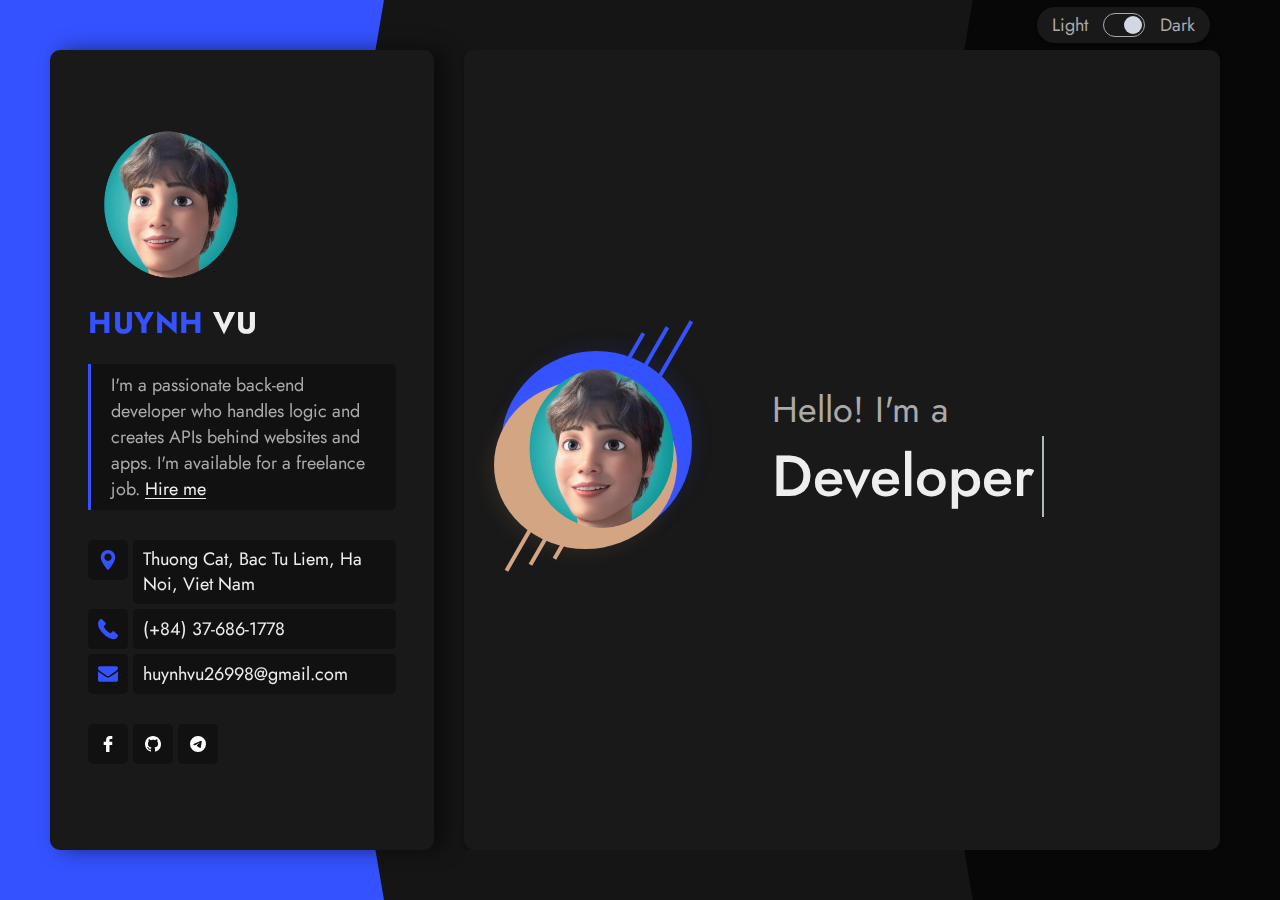
==== commit 3ff0107f: "Update header and biography" ====
--- a/index.html
+++ b/index.html
@@ -9,12 +9,13 @@
 
 <meta http-equiv="Content-Type" content="text/html; charset=utf-8" />
 
-<meta name="description" content="Deebo">
-<meta name="author" content="Frenify">
+<meta name="description" content="Portfolio">
+<meta name="author" content="Huynh Vu">
 
 <meta name="viewport" content="width=device-width, initial-scale=1, maximum-scale=1">
 
-<title>Huynh Vũ</title>
+<title>Huynh Vu - Backend Developer</title>
+<link rel="icon" href="img/favicon/logo-face.png" />
 
 <!-- Google Fonts -->
 <link rel="preconnect" href="https://fonts.googleapis.com/" />
@@ -126,50 +127,52 @@
 			<div class="cv__header">
 				<div class="in">
 					<div class="avatar">
-						<img src="img/header/1.jpg" alt="">
-					</div>
-					<h3><span>Adam</span> Milner</h3>
-					<p class="quote">I'm a passionate front-end web developer who excels at creating pixel-perfect web interfaces. I’m available for a freelance job. <a href="#contact" class="anchor">Hire me</a></p>
+						<img src="img/favicon/logo-face.png" alt="">
+					</div>
+					<h3><span>Huynh</span> Vu</h3>
+					<p class="quote">I'm a passionate back-end developer who handles logic and creates APIs behind websites and apps. I'm available for a freelance job. 
+						<a href="https://www.topcv.vn/xem-cv/Uw4EAltRBgNUBQIEVwxSBgYEDl5XXVUBXQZQAg34b3" class="anchor">Hire me</a>
+					</p>
 					<ul class="contact_info">
 						<li>
 							<span class="icon"><img src="svg/location.svg" alt="" class="fn__svg"></span>
-							<p>69 Queen St, Melbourne Australia</p>
+							<p>Thuong Cat, Bac Tu Liem, Ha Noi, Viet Nam</p>
 						</li>
 						<li>
 							<span class="icon"><img src="svg/call.svg" alt="" class="fn__svg"></span>
-							<p>(+706) 898-0751</p>
+							<p>(+84) 37-686-1778</p>
 						</li>
 						<li>
 							<span class="icon"><img src="svg/message.svg" alt="" class="fn__svg"></span>
-							<p>adam_milner@example.com</p>
+							<p>huynhvu26998@gmail.com</p>
 						</li>
 					</ul>
 					<ul class="social">
-						<li>
+						<!-- <li>
 							<a href="#" target="_blank" title="twitter.com">
 								<img class="fn__svg" src="svg/twitter.svg" alt="twitter.com" />
 							</a>
-						</li>
+						</li> -->
 						<li>
-							<a href="#" target="_blank" title="facebook.com">
+							<a href="https://www.facebook.com/vuhuynh99" target="_blank" title="facebook.com">
 								<img class="fn__svg" src="svg/facebook-logo.svg" alt="facebook.com" />
 							</a>
 						</li>
 						<li>
-							<a href="#" target="_blank" title="instagram.com">
-								<img class="fn__svg" src="svg/instagram.svg" alt="instagram.com" />
+							<a href="https://github.com/VuHuuHuynh" target="_blank" title="github.com">
+								<img class="fn__svg" src="svg/github.svg" alt="github.com" />
 							</a>
 						</li>
 						<li>
-							<a href="#" target="_blank" title="printerest.com">
-								<img class="fn__svg" src="svg/pinterest.svg" alt="printerest.com" />
+							<a href="https://t.me/hyun139" target="_blank" title="telegram.com">
+								<img class="fn__svg" src="svg/telegram.svg" alt="telegram.com" />
 							</a>
 						</li>
-						<li>
+						<!-- <li>
 							<a href="#" target="_blank" title="youtube.com">
 								<img class="fn__svg" src="svg/youtube.svg" alt="youtube.com" />
 							</a>
-						</li>
+						</li> -->
 					</ul>
 				</div>
 			</div>
@@ -182,7 +185,7 @@
 					<div class="content">
 						<div class="left_hero_header">
 							<div class="circle">
-								<div class="bg_img" data-bg-img="img/header/1.jpg"></div>
+								<div class="bg_img" data-bg-img="img/favicon/logo-face.png"></div>
 								<img src="img/thumb/square.jpg" alt="" />
 								<div class="circle_holder_blue"><span></span></div>
 								<div class="circle_holder_orange"><span></span></div>
@@ -200,8 +203,7 @@
 									<!-- It is animation title. You can change animation variation by changing extra class to one of next classes: zoom, rotate-1, letters type, letters rotate-2, loading-bar, slide, clip, letters rotate-3, letters scale, push. cd-headline class can not be removed.  -->
 									<span class="cd-headline clip">
 										<span class="cd-words-wrapper">
-										  <b class="is-visible">Designer</b>
-										  <b>Developer</b>
+										  <b class="is-visible">Developer</b>
 										  <b>Freelancer</b>
 										</span>
 									</span>
@@ -217,19 +219,19 @@
 					<div class="section_title">
 						<h3>Biography</h3>
 					</div>
-					<p>I'm a Freelancer Front-end Developer with over 12 years of experience. I'm from San Francisco. I code and create web elements for amazing people around the world. I like work with new people. New people are new experiences.</p>
+					<p>I'm a Back-end Developer and Freelancer with over 3 years of experience. I'm from Ha Noi, Viet Nam. Currently, I'm working with Blockchain, crawling data and processing logic to build products on Blockchain network platform. I like work with new people. New people are new experiences.</p>
 					<div class="fn_cs_info_items">
 						<ul>
-							<li><p>Name: <span>Adam Milner</span></p></li>
-							<li><p>Birthday: <span>June 14, 1992</span></p></li>
-							<li><p>Languages: <span>English, Italian, Arabic</span></p></li>
-							<li><p>Age: <span>29 Years</span></p></li>
-							<li><p>Nationality: <span>American</span></p></li>
-							<li><p>Adress: <span>London, UK</span></p></li>
-							<li><p>Telegram: <span>Available</span></p></li>
-							<li><p>Phone: <span><a href="tel:+17785355344">(+1) 7785 355 344</a></span></p></li>
-							<li><p>Skype: <span>Adam.M</span></p></li>
-							<li><p>Email: <span><a href="mailto:flabteam@gmail.com">flabteam@gmail.com</a></span></p></li>
+							<li><p>Name: <span>Huynh Vu</span></p></li>
+							<li><p>Birthday: <span>September 26, 1999</span></p></li>
+							<li><p>Languages: <span>Vietnamese, English</span></p></li>
+							<li><p>Age: <span>23 Years</span></p></li>
+							<li><p>Nationality: <span>Vietnam</span></p></li>
+							<li><p>Adress: <span>Ha Noi, Viet Nam</span></p></li>
+							<li><p>Telegram: <span><a href="https://t.me/hyun139">Jam Pie</a></span></p></li>
+							<li><p>Phone: <span><a href="tel:+84376861778">(+84) 37 686 1778</a></span></p></li>
+							<!-- <li><p>Skype: <span>Adam.M</span></p></li> -->
+							<li><p>Email: <span><a href="mailto:huynhvu26998@gmail.com">huynhvu26998@gmail.com</a></span></p></li>
 						</ul>
 					</div>
 				</section>
--- a/css/style7dd3.css
+++ b/css/style7dd3.css
@@ -269,8 +269,8 @@
 	margin-bottom: 20px;
 }
 .deebo_fn__cv .cv__header .avatar img{
-	max-width: 200px;
-	max-height: 200px;
+	max-width: 150px;
+	max-height: 150px;
 	border-radius: 50%;
 }
 .deebo_fn__cv .cv__header h3{
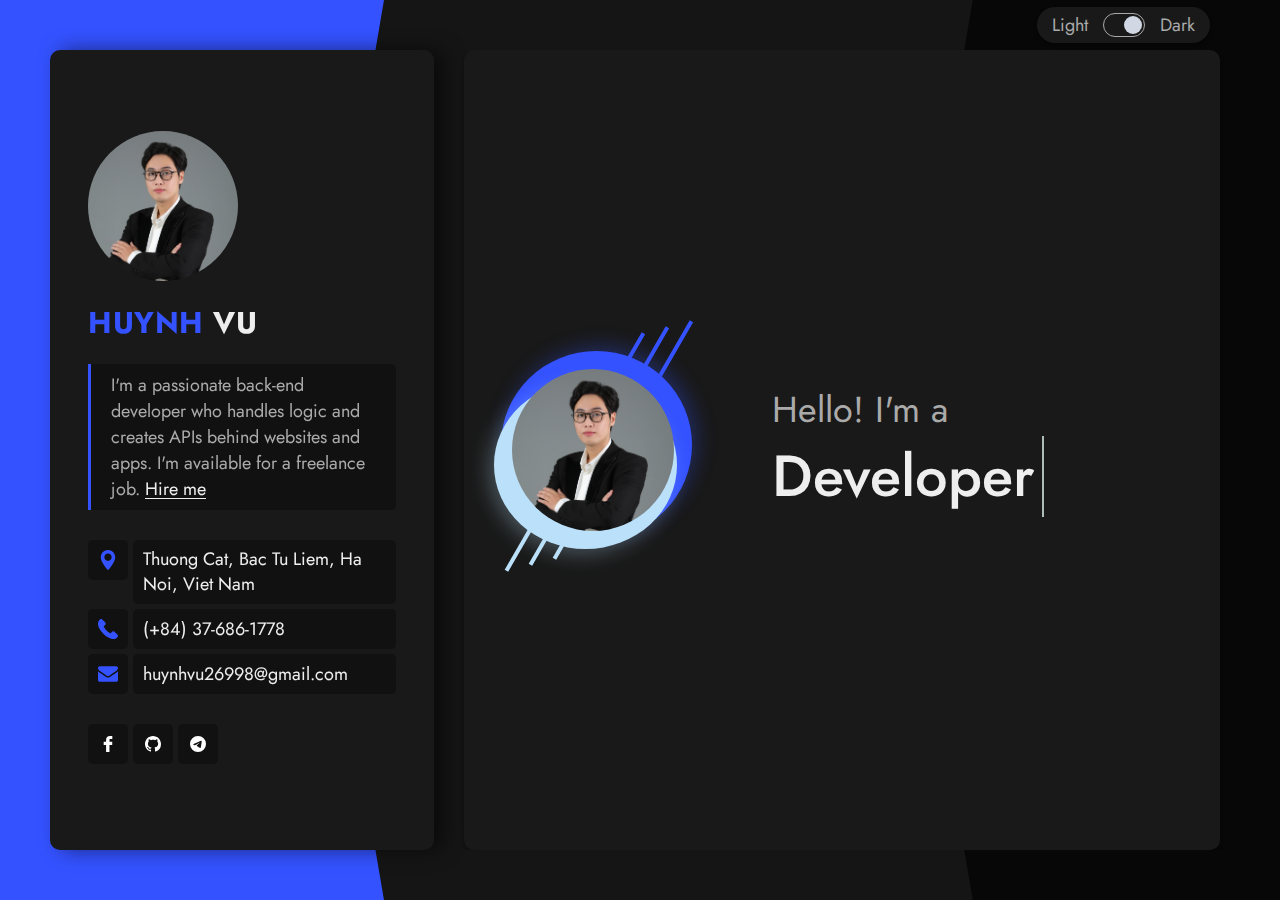
==== commit 88a8207c: "Update img and another path" ====
--- a/index.html
+++ b/index.html
@@ -127,7 +127,7 @@
 			<div class="cv__header">
 				<div class="in">
 					<div class="avatar">
-						<img src="img/favicon/logo-face.png" alt="">
+						<img src="img/favicon/avatar.jpg" alt="">
 					</div>
 					<h3><span>Huynh</span> Vu</h3>
 					<p class="quote">I'm a passionate back-end developer who handles logic and creates APIs behind websites and apps. I'm available for a freelance job. 
@@ -185,7 +185,7 @@
 					<div class="content">
 						<div class="left_hero_header">
 							<div class="circle">
-								<div class="bg_img" data-bg-img="img/favicon/logo-face.png"></div>
+								<div class="bg_img" data-bg-img="img/favicon/avatar.jpg"></div>
 								<img src="img/thumb/square.jpg" alt="" />
 								<div class="circle_holder_blue"><span></span></div>
 								<div class="circle_holder_orange"><span></span></div>
@@ -239,7 +239,7 @@
 
 
 				<!-- CV: Education Section -->
-				<section id="cv_education">
+				<!-- <section id="cv_education">
 					<div class="section_title">
 						<h3>Education</h3>
 					</div>
@@ -277,7 +277,7 @@
 							</li>
 						</ul>
 					</div>
-				</section>
+				</section> -->
 				<!-- /CV: Education Section -->
 
 
@@ -291,31 +291,41 @@
 							<li>
 								<div class="item">
 									<div class="item_top">
-										<h5>Frenify  LLC</h5>
-										<span>( 2018 — Today )</span>
-									</div>
-									<h3>Sr. Front-end Engineer</h3>
-									<p>Adipisicing Lorem ipsum dolor sit amet, consectetur elit, sed do eiusmod tempor incididunt ut labore et dolore magna aliqua. </p>
+										<h5>Sotatek JSC</h5>
+										<span>( 05/2022 — Today )</span>
+									</div>
+									<h3>Back-end Developer</h3>
+									<p>Building and creating projects with blockchain technology. Processing and crawling data from the blockchain network is the main duty.</p>
 								</div>
 							</li>
 							<li>
 								<div class="item">
 									<div class="item_top">
-										<h5>Google  LLC</h5>
-										<span>( 2016 — 2018 )</span>
-									</div>
-									<h3>Front-end Developer</h3>
-									<p>Adipisicing Lorem ipsum dolor sit amet, consectetur elit, sed do eiusmod tempor incididunt ut labore et dolore magna aliqua. </p>
+										<h5>AMELA Technology</h5>
+										<span>( 07/2021 — 05/2022 )</span>
+									</div>
+									<h3>Back-end Developer</h3>
+									<p>Developing and building Web Application projects. Working primarily with Japanese clients</p>
 								</div>
 							</li>
 							<li>
 								<div class="item">
 									<div class="item_top">
-										<h5>Twitter  LLC</h5>
-										<span>( 2016 — 2011 )</span>
-									</div>
-									<h3>Graphic Designer</h3>
-									<p>Adipisicing Lorem ipsum dolor sit amet, consectetur elit, sed do eiusmod tempor incididunt ut labore et dolore magna aliqua. </p>
+										<h5>AgileTech Vietnam</h5>
+										<span>( 07/2020 — 07/2021 )</span>
+									</div>
+									<h3>Back-end Developer</h3>
+									<p>Developing and building projects related to Travel, Shopping and Social. Working primarily with EU, NA, Australia clients</p>
+								</div>
+							</li>
+							<li>
+								<div class="item">
+									<div class="item_top">
+										<h5>Student Informatic Club </h5>
+										<span>( 01/2019 — 01/2011 )</span>
+									</div>
+									<h3>Vice Chairman</h3>
+									<p>Manage, coordinate and conduct events for the University Club. </p>
 								</div>
 							</li>
 						</ul>
@@ -332,34 +342,38 @@
 					<div class="fn_cs_progress_bar">
 						<div class="progress_item" data-value="90">
 							<div class="item_in">
-								<h3 class="progress_title">Adobe Photoshop</h3>
+								<h3 class="progress_title">Back-end</h3>
 								<span class="progress_percent"></span>
 								<div class="progress_bg"></div>
 							</div>
+							<p class="progress_description"><span class="progress_description_title">Description: </span> Currently working with NodeJS/NestJS, MySQL, PostgreSQL for API development.</p>
 						</div>
 
-						<div class="progress_item" data-value="95">
+						<div class="progress_item" data-value="80">
 							<div class="item_in">
-								<h3 class="progress_title">HTML5 &amp; CSS3</h3>
+								<h3 class="progress_title">Blockchain</h3>
 								<span class="progress_percent"></span>
 								<div class="progress_bg"></div>
 							</div>
+							<p class="progress_description"><span class="progress_description_title">Description: </span>I have experience working with Smart Contract of Etherium, Solana. Currently, I'm crawling data from Blockchain Networks by Subgraph,...</p>
 						</div>
 
-						<div class="progress_item" data-value="80">
+						<div class="progress_item" data-value="70">
 							<div class="item_in">
-								<h3 class="progress_title">WordPress</h3>
+								<h3 class="progress_title">DevOps</h3>
 								<span class="progress_percent"></span>
 								<div class="progress_bg"></div>
 							</div>
+							<p class="progress_description"><span class="progress_description_title">Description: </span>I can use Docker, Github Action and Gitlab CI to setup environment, build & deploy project.</p>
 						</div>
 
-						<div class="progress_item" data-value="85">
+						<div class="progress_item" data-value="75">
 							<div class="item_in">
-								<h3 class="progress_title">Adobe Illustrator</h3>
+								<h3 class="progress_title">Others (AWS, Socket, Firebase, Stripe,...)</h3>
 								<span class="progress_percent"></span>
 								<div class="progress_bg"></div>
 							</div>
+							<p class="progress_description"><span class="progress_description_title">Description: </span>	I have experience working with AWS, Socket, Firebase, Stripe,...</p>
 						</div>
 
 					</div>
@@ -368,7 +382,7 @@
 
 
 				<!-- CV: Services Section -->
-				<section id="cv_services">
+				<!-- <section id="cv_services">
 					<div class="section_title">
 						<h3>Services</h3>
 					</div>
@@ -425,21 +439,21 @@
 							</li>
 						</ul>
 					</div>
-				</section>
+				</section> -->
 				<!-- /CV: Services Section -->
 				
 				
 				<!-- CV: Portfolio Section-->
-				<section id="cv_portfolio">
-					<div class="section_title">
+				<!-- <section id="cv_portfolio"> -->
+					<!-- <div class="section_title">
 						<h3>Portfolio</h3>
-					</div>
+					</div> -->
 					
 					<!-- Portfolio Shortcode -->
-					<div class="fn_cs_portfolio">
+					<!-- <div class="fn_cs_portfolio"> -->
 					
 						<!-- Portfolio Filter -->
-						<div class="portfolio_filter">
+						<!-- <div class="portfolio_filter">
 							<ul>
 								<li><a href="#" class="current" data-filter="*">All</a></li>
 								<li><a href="#" data-filter=".youtube">Youtube</a></li>
@@ -447,12 +461,12 @@
 								<li><a href="#" data-filter=".soundcloud">Soundcloud</a></li>
 								<li><a href="#" data-filter=".popup">Popup</a></li>
 							</ul>
-						</div>
+						</div> -->
 						<!-- /Portfolio Filter -->
 						
 						
 						<!-- Portfolio List -->
-						<div class="portfolio_list">
+						<!-- <div class="portfolio_list">
 							<ul class="gallery_zoom grid">
 								<li class="youtube grid-item">
 									<div class="inner">
@@ -539,13 +553,13 @@
 									</div>
 								</li>
 							</ul>
-						</div>
+						</div> -->
 						<!-- /Portfolio List -->
 						
-					</div>
+					<!-- </div> -->
 					<!-- /Portfolio Shortcode -->
 					
-				</section>
+				<!-- </section> -->
 				<!-- /CV: Portfolio Section-->
 
 				<!-- CV: Testimonials -->
@@ -553,21 +567,22 @@
 					<div class="section_title">
 						<h3>References</h3>
 					</div>
-					<p>A testimonial is effectively a review or recommendation from a client, letting other people know how your products or services benefitted them. We respect each client and help everyone with all our might.</p>
+					<!-- <p>A testimonial is effectively a review or recommendation from a client, letting other people know how your products or services benefitted them. We respect each client and help everyone with all our might.</p> -->
 
 					<div class="fn_cs_testimonials">
 						<ul>
 							<li>
 								<div class="item">
 									<div class="item_left">
-										<p>One of the best. It works quite well for software development also. The design and ease of installation and customizing is exceptional. Many plaudits to the developers!</p>
+										<p>Division Leader of Division 4 at Sotatek JSC</p>
+										<p>Email: thanh.du@sotatek.com</p>
 									</div>
 									<div class="item_right">
 										<div class="t_ava">
 											<div class="ava_in" data-bg-img="img/testimonials/1.jpg"></div>
 										</div>
 										<div class="t_name">
-											<p>OldPhot</p>
+											<p>Mr. Bryan Du</p>
 										</div>
 										<div class="t_rating" data-stars="5">
 											<div class="rating_in">
@@ -581,14 +596,15 @@
 							<li>
 								<div class="item">
 									<div class="item_left">
-										<p>Very good design and code quality. The costumer support is excellent. They respond within minutes and solve problems on the fly. I sincerely recommend!</p>
+										<p>Division Leader of Division Bonne at Amela Technology</p>
+										<p>Email: tam.nguyen@amela.vn</p>
 									</div>
 									<div class="item_right">
 										<div class="t_ava">
 											<div class="ava_in" data-bg-img="img/testimonials/2.jpg"></div>
 										</div>
 										<div class="t_name">
-											<p>Wuoh</p>
+											<p>Mr. Tam Nguyen</p>
 										</div>
 										<div class="t_rating" data-stars="5">
 											<div class="rating_in">
@@ -599,48 +615,6 @@
 									</div>
 								</div>
 							</li>
-							<li>
-								<div class="item">
-									<div class="item_left">
-										<p>I Like the whole Theme, the design, customizability, features, etc. The support has been absolutely fantastic and friendly, helping me to solve any issue I was having.</p>
-									</div>
-									<div class="item_right">
-										<div class="t_ava">
-											<div class="ava_in" data-bg-img="img/testimonials/3.jpg"></div>
-										</div>
-										<div class="t_name">
-											<p>Bartolo</p>
-										</div>
-										<div class="t_rating" data-stars="5">
-											<div class="rating_in">
-												<div class="rating_active"><img src="svg/five-stars.svg" alt="" class="fn__svg"></div>
-												<div class="rating_regular"><img src="svg/five-stars.svg" alt="" class="fn__svg"></div>
-											</div>
-										</div>
-									</div>
-								</div>
-							</li>
-							<li>
-								<div class="item">
-									<div class="item_left">
-										<p>The best theme in the world ;) Really love it. Support is amazing, and they always help me with my problems. To be honest - I have earlier other theme, but this is so good, that why I choose it</p>
-									</div>
-									<div class="item_right">
-										<div class="t_ava">
-											<div class="ava_in" data-bg-img="img/testimonials/4.jpg"></div>
-										</div>
-										<div class="t_name">
-											<p>Przemeknorek</p>
-										</div>
-										<div class="t_rating" data-stars="5">
-											<div class="rating_in">
-												<div class="rating_active"><img src="svg/five-stars.svg" alt="" class="fn__svg"></div>
-												<div class="rating_regular"><img src="svg/five-stars.svg" alt="" class="fn__svg"></div>
-											</div>
-										</div>
-									</div>
-								</div>
-							</li>
 						</ul>
 					</div>
 
@@ -650,7 +624,7 @@
 				
 				
 				<!-- CV: Clients Section -->
-				<section id="clients" class="section_clients">
+				<!-- <section id="clients" class="section_clients">
 					<div class="section_title">
 						<h3>Clients</h3>
 					</div>
@@ -698,12 +672,12 @@
 							</li>
 						</ul>
 					</div>
-				</section>
+				</section> -->
 				<!-- /CV: Clients Section -->
 				
 				
 				<!-- CV: News Section -->
-				<section id="tips" class="section_tips">
+				<!-- <section id="tips" class="section_tips">
 					<div class="section_title">
 						<h3>Latest Articles</h3>
 					</div>
@@ -837,7 +811,7 @@
 							</span>
 						</a>
 					</div>
-				</section>
+				</section> -->
 				<!-- CV: News Section -->
 				
 				
@@ -845,43 +819,33 @@
 					<div class="section_title">
 						<h3>Contact Me</h3>
 					</div>
-					<form class="contact_form" action="https://frenify.net/" method="post" autocomplete="off" data-email="frenifyteam@gmail.com">
-
-						<!--
-							Don't remove below code in avoid to work contact form properly.
-							You can chance dat-success value with your one. It will be used when user will try to contact via contact form and will get success message.
-						-->
-						<div class="success" data-success="Your message has been received, we will contact you soon."></div>
-						<div class="empty_notice"><span>Please Fill Required Fields!</span></div>
-						<!-- -->
-
-						<div class="items_wrap">
+					<form class="contact_form" name="contact-form" accept-charset="utf-8" action="https://formspree.io/f/xbjerzkr" method="post">
+						<fieldset id="fs-frm-inputs">
 							<div class="items">
 								<div class="item half">
 									<div class="input_wrapper">
-										<input id="name" type="text" placeholder="Name *" />
+										<input type="text" name="Name" id="full-name" placeholder="Name *" required="">
 									</div>
 								</div>
 								<div class="item half">
 									<div class="input_wrapper">
-										<input id="email" type="email" placeholder="Email *" />
+										<input type="email" name="Email" id="email-address" placeholder="Email *" required="">
 									</div>
 								</div>
 								<div class="item">
 									<div class="input_wrapper">
-										<input id="phone" type="text" placeholder="Phone" />
+										<input type="telephone" name="Telephone" id="telephone" type="text" placeholder="Phone">
 									</div>
 								</div>
 								<div class="item">
 									<div class="input_wrapper">
-										<textarea id="message" placeholder="Message"></textarea>
-									</div>
-								</div>
-								<div class="item">
-									<a id="send_message" href="#">Send Message</a>
+										<textarea name="Message" id="message" placeholder="Message" required=""></textarea>
+									</div>
 								</div>
 							</div>
-						</div>
+						  	<input type="hidden" name="_subject" id="email-subject" value="Contact From Portfolio Website">
+						</fieldset>
+						<input type="submit" value="Send message">
 					</form>
 				</section>
 
--- a/css/style7dd3.css
+++ b/css/style7dd3.css
@@ -590,7 +590,7 @@
 	background-color: var(--mc);
 	z-index: 2;
 	border-radius: 100%;
-	color: rgba(52,82,255,0.1);
+	color: rgba(52,82,255,0.3);
 	box-shadow: 5px -5px 20px;
 }
 .section_header .circle_holder_orange span{
@@ -599,10 +599,11 @@
 	right: 15px;
 	left: 0px;
 	bottom: 0px;
-	background-color: #d3a583;
+	/* background-color: #d3a583; */
+	background-color: rgb(187, 225, 250);
 	z-index: 2;
 	border-radius: 100%;
-	color: rgba(211,165,131,0.1);
+	color: rgba(187, 225, 250, 0.3);
 	box-shadow: -5px 5px 20px;
 }
 .section_header .lines{
@@ -619,9 +620,9 @@
 	display: block;
 /*	background-color: #999;*/
 	background: var(--mc);
-	background: -moz-linear-gradient(180deg, var(--mc) 50%, rgba(211,165,131,1) 50%, rgba(211,165,131,1) 100%);
-	background: -webkit-linear-gradient(180deg, var(--mc) 50%, rgba(211,165,131,1) 50%, rgba(211,165,131,1) 100%);
-	background: linear-gradient(180deg, var(--mc) 50%, rgba(211,165,131,1) 50%, rgba(211,165,131,1) 100%);
+	background: -moz-linear-gradient(180deg, var(--mc) 50%, rgba(187, 225, 250,1) 50%, rgba(187, 225, 250,1) 100%);
+	background: -webkit-linear-gradient(180deg, var(--mc) 50%, rgba(187, 225, 250,1) 50%, rgba(187, 225, 250,1) 100%);
+	background: linear-gradient(180deg, var(--mc) 50%, rgba(187, 225, 250,1) 50%, rgba(187, 225, 250,1) 100%);
 	filter: progid:DXImageTransform.Microsoft.gradient(startColorstr="#3452ff",endColorstr="#d3a583",GradientType=1);
 	transform: rotate(30deg);
 	z-index: 13;
@@ -905,6 +906,20 @@
 	line-height: 60px;
 	color: #eee;
 }
+.fn_cs_progress_bar .progress_description{
+	margin: 0;
+	font-size: 15px;
+	font-weight: 400;
+	padding: 0 60px 0 25px;
+	position: relative;
+	z-index: 2;
+	line-height: 35px;
+	color: #888;
+}
+.fn_cs_progress_bar .progress_description_title{
+	font-weight: 500;
+	color: #3d5afd;
+}
 .fn_cs_progress_bar .item_in{
 	width: 100%;
 	position: relative;
